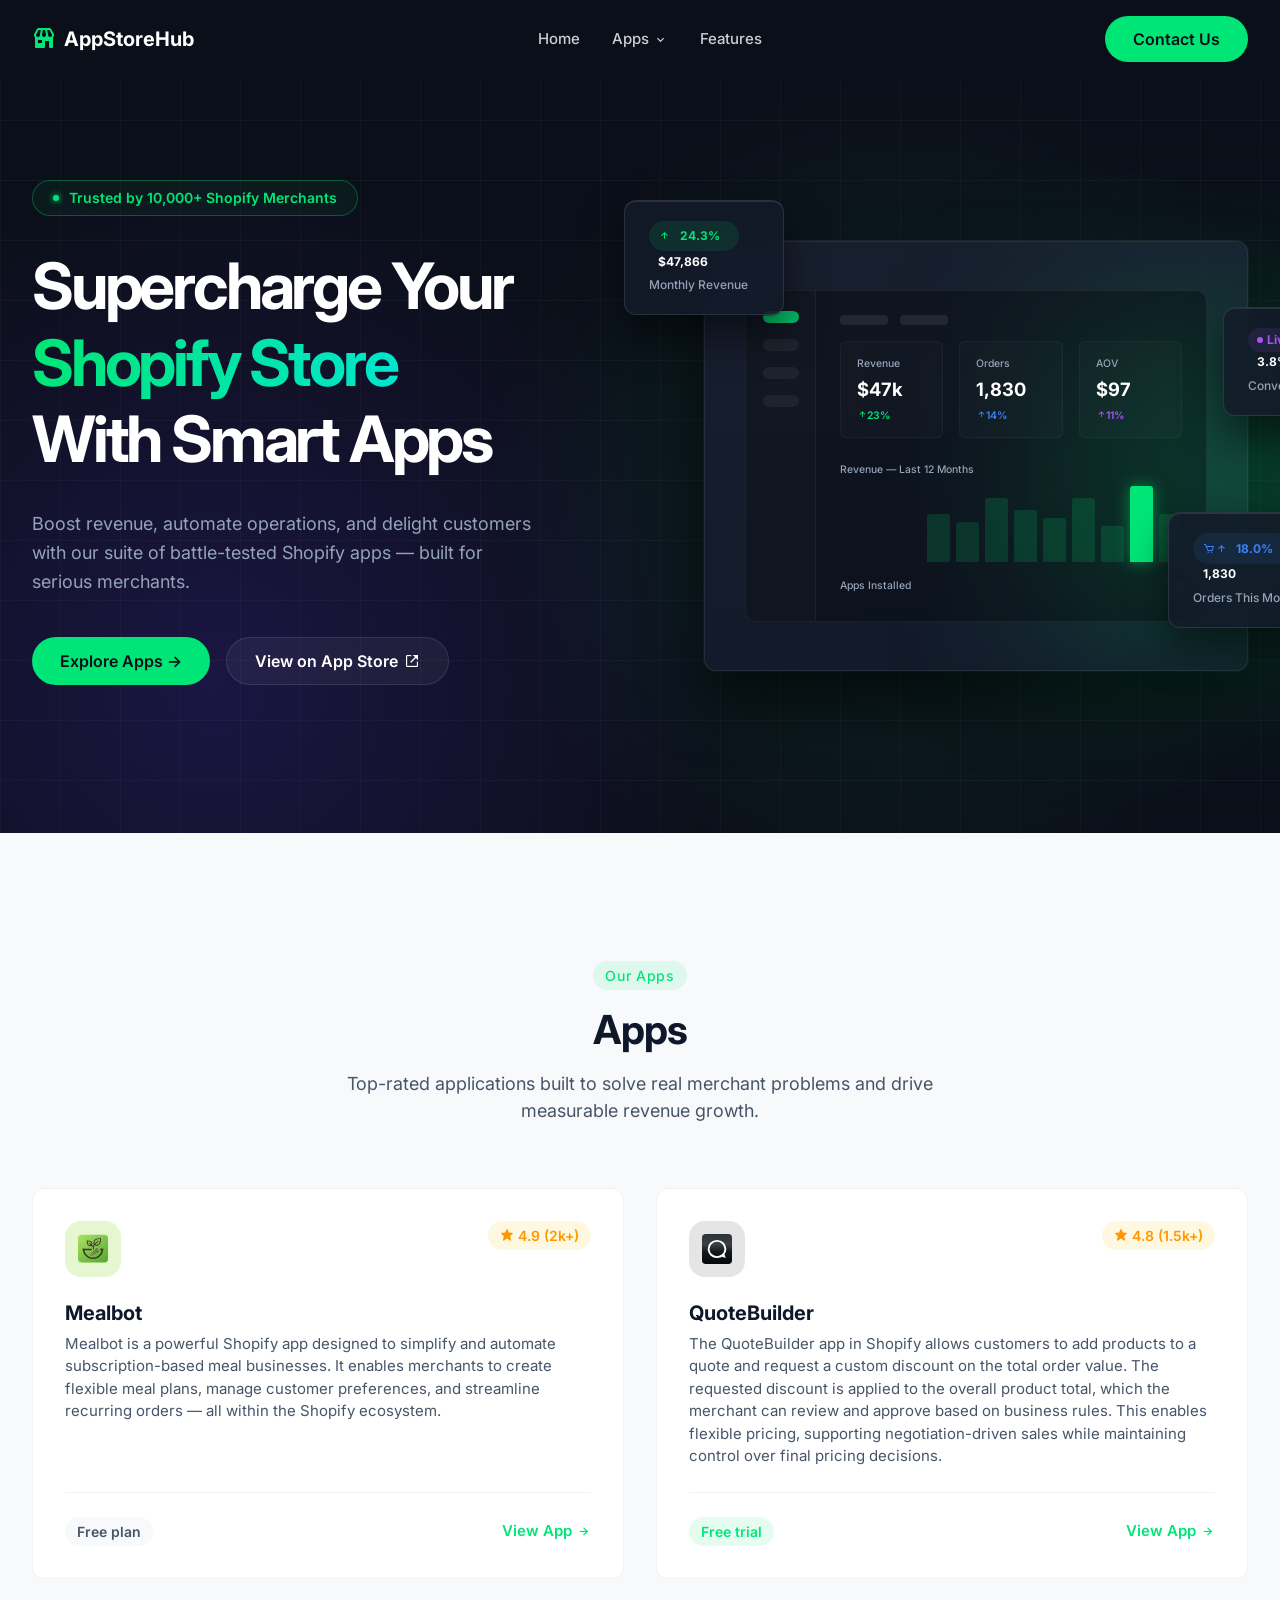
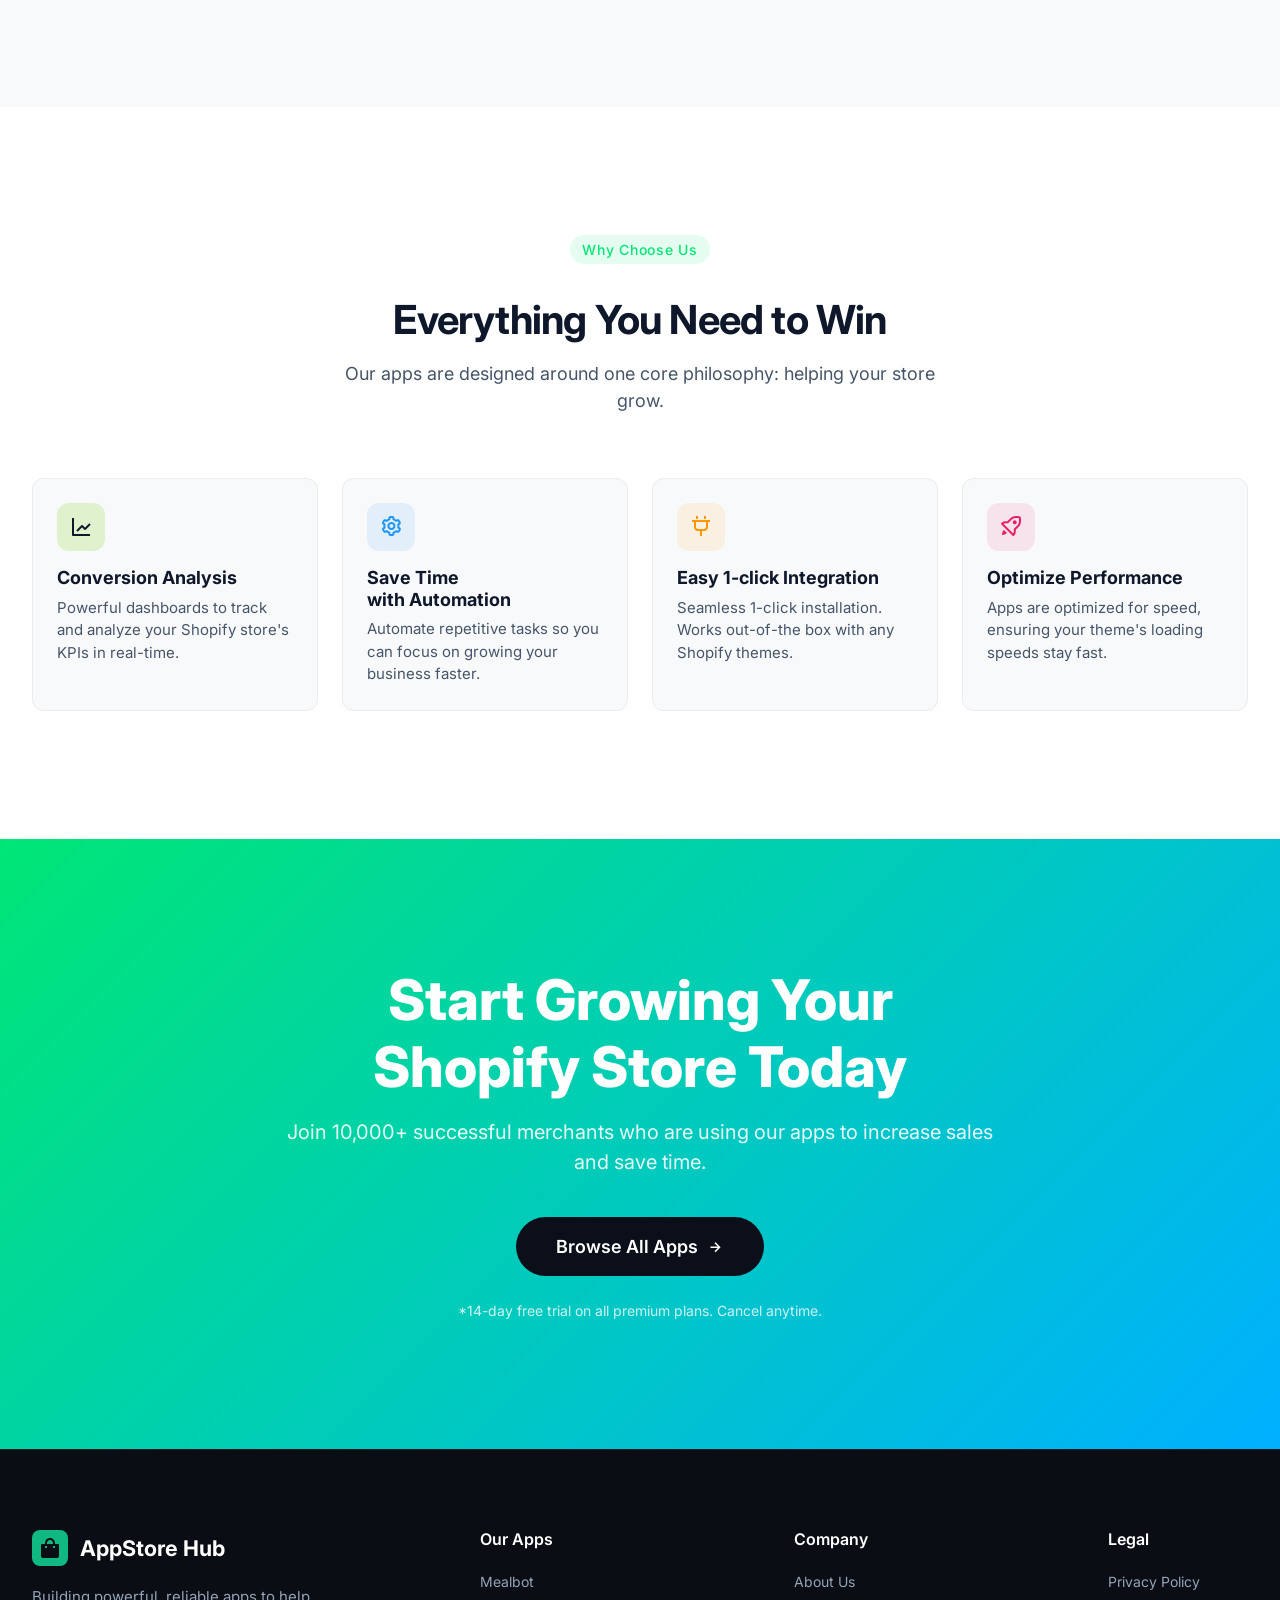
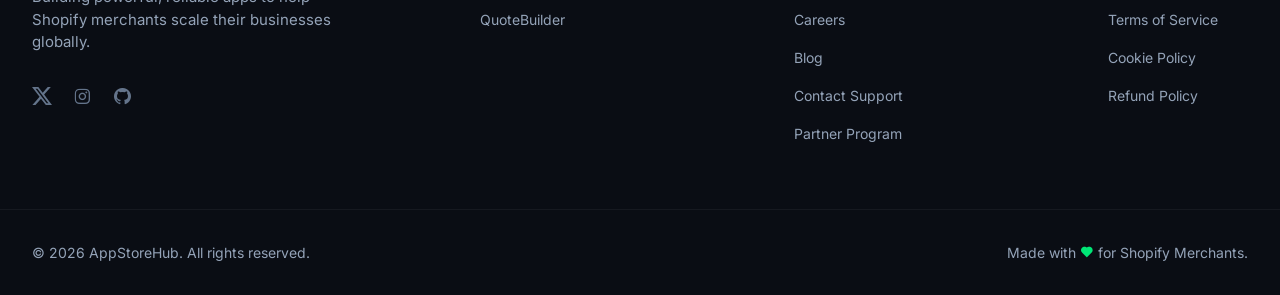
==== index.html @ e5387b2d "initial commit" ====
<!DOCTYPE html>
<html lang="en">

<head>
    <meta charset="UTF-8">
    <meta name="viewport" content="width=device-width, initial-scale=1.0">
    <title>AppStoreHub - Supercharge Your Shopify Store</title>
    <!-- Google Fonts -->
    <link rel="preconnect" href="https://fonts.googleapis.com">
    <link rel="preconnect" href="https://fonts.gstatic.com" crossorigin>
    <link href="https://fonts.googleapis.com/css2?family=Inter:wght@400;500;600;700&display=swap" rel="stylesheet">
    <!-- BoxIcons for icons -->
    <link href='https://unpkg.com/boxicons@2.1.4/css/boxicons.min.css' rel='stylesheet'>
    <!-- LESS Styles -->
    <link rel="stylesheet" type="text/css" href="./css/styles.css" />
</head>

<body>
    <!-- Navbar -->
    <header>
        <nav class="navbar">
            <div class="container nav-container">
                <a href="#" class="logo">
                    <i class='bx bxs-store'></i>
                    <span>AppStoreHub</span>
                </a>
                <ul class="nav-links">
                    <li><a href="#home">Home</a></li>
                    <li class="has-submenu">
                        <a href="#featured-apps">Apps <i class='bx bx-chevron-down'></i></a>
                        <div class="submenu">
                            <div class="submenu-inner">
                                <a href="mealbot.html" class="submenu-item">
                                    <div class="submenu-icon icon-green"> <svg width="24" height="24"
                                            viewBox="0 0 24 23" fill="none" xmlns="http://www.w3.org/2000/svg">
                                            <rect width="24" height="22.38" rx="3" fill="url(#paint0_linear_110_2)" />
                                            <path
                                                d="M20.2314 11.3485C20.2314 13.5316 19.3641 15.6253 17.8205 17.169C16.2768 18.7127 14.1831 19.5799 12 19.5799C9.81693 19.5799 7.72326 18.7127 6.17958 17.169C4.63591 15.6253 3.76868 13.5316 3.76868 11.3485L5.00662 11.3485C5.00662 13.2033 5.74342 14.9821 7.05494 16.2936C8.36646 17.6051 10.1453 18.3419 12 18.3419C13.8548 18.3419 15.6336 17.6051 16.9451 16.2936C18.2566 14.9821 18.9934 13.2033 18.9934 11.3485L20.2314 11.3485Z"
                                                fill="#433131" />
                                            <path
                                                d="M3.862 11.3486L10.9174 11.3486L10.8698 12.5432L3.862 12.5332V11.3486Z"
                                                fill="#433131" />
                                            <path d="M17.5436 11.3486H20.1194L20.102 12.5432L17.5436 12.5332V11.3486Z"
                                                fill="#433131" />
                                            <path
                                                d="M9.57647 16.2548L15.1077 10.8539L15.1728 11.4644L15.7578 11.4016L11.9385 15.0972L16.2085 12.7424L16.1871 13.2078L16.6807 13.3974L10.2218 16.9794M14.313 11.6251L14.3241 12.2112L15.017 12.0647M15.4849 13.1788L15.2495 13.6677L15.9684 13.7657"
                                                stroke="#523C3C" stroke-width="0.4" />
                                            <path
                                                d="M18.0632 2.8186C18.1563 2.82404 18.2443 2.86308 18.3102 2.92896C18.3761 2.99482 18.4152 3.08306 18.4206 3.17603C18.5609 5.56438 17.8593 7.49621 16.5378 8.38696C16.4952 8.41569 16.4518 8.44343 16.4079 8.46997C15.9509 8.74748 15.4261 8.89351 14.8913 8.89185C14.3381 8.88496 13.7938 8.7484 13.3034 8.49243H13.3024L13.1677 8.67505C12.8734 9.11263 12.715 9.62979 12.7165 10.1604V11.5647C12.7165 11.6654 12.6764 11.762 12.6052 11.8333C12.5339 11.9044 12.4374 11.9445 12.3366 11.9446C12.2357 11.9446 12.1384 11.9045 12.0671 11.8333C11.9959 11.762 11.9557 11.6654 11.9557 11.5647V10.1985L10.7634 9.00708L10.7643 9.0061L10.7624 9.00708C10.413 9.17998 10.0292 9.27275 9.63934 9.27759C9.23772 9.27756 8.84337 9.16651 8.50067 8.95728C7.46237 8.32859 6.90511 6.87715 7.01141 5.07544C7.01694 4.98258 7.0569 4.89513 7.12274 4.82935C7.18858 4.76363 7.27594 4.72353 7.36884 4.71802C9.17234 4.61228 10.6254 5.16887 11.2546 6.2063C11.6605 6.8793 11.6747 7.68968 11.3024 8.46704H11.3005L11.3024 8.46899L12.0778 9.24731L12.0798 9.24634C12.2095 8.7742 12.4403 8.33603 12.7556 7.96118L12.7565 7.96216L12.7556 7.96021C12.2017 6.88496 12.2002 5.7574 12.7624 4.82935C13.0817 4.30279 13.5605 3.86826 14.1638 3.53833C14.2642 3.48337 14.368 3.43117 14.4753 3.38208C15.441 2.94006 16.6751 2.73822 18.0632 2.8186ZM10.7184 7.88306C10.8694 7.4257 10.8324 6.98166 10.6013 6.60083C10.1579 5.86982 9.10879 5.45463 7.75848 5.46606V5.40845L7.75751 5.46704C7.7475 6.81598 8.16165 7.86394 8.89325 8.30688C9.27528 8.53799 9.72016 8.57639 10.1784 8.42505V8.42212L9.01532 7.26001C8.94706 7.18815 8.90956 7.09247 8.91083 6.99341C8.91213 6.89436 8.95206 6.7998 9.02216 6.72974C9.09233 6.65963 9.18758 6.61968 9.2868 6.61841C9.38587 6.61726 9.48157 6.65472 9.55341 6.7229L10.7175 7.88599V7.88501L10.7184 7.88306ZM17.6755 3.56177C15.7832 3.51758 14.279 4.05166 13.5505 5.02173C13.5019 5.08636 13.4572 5.15346 13.4157 5.22192L13.3464 5.34204C13.0239 5.95322 13.0177 6.65843 13.32 7.37329H13.321L15.8815 4.8186C15.9535 4.75032 16.0499 4.71284 16.1491 4.71411C16.2482 4.71542 16.3427 4.75552 16.4128 4.82544C16.4829 4.89545 16.5227 4.99012 16.5241 5.08911C16.5254 5.1882 16.4879 5.28385 16.4196 5.35571L13.86 7.91431L13.862 7.91626H13.86C14.5753 8.21683 15.2803 8.20924 15.8923 7.88892C15.9332 7.86749 15.9743 7.84479 16.0143 7.82056C17.1122 7.15613 17.7222 5.57868 17.6765 3.56274H17.696L17.6755 3.56177Z"
                                                fill="#433131" stroke="white" stroke-width="0.00185804" />
                                            <defs>
                                                <linearGradient id="paint0_linear_110_2" x1="2.01" y1="-4.6413e-07"
                                                    x2="20.3461" y2="23.0435" gradientUnits="userSpaceOnUse">
                                                    <stop stop-color="#A8E063" />
                                                    <stop offset="1" stop-color="#56AB2F" />
                                                </linearGradient>
                                            </defs>
                                        </svg></div>
                                    <div class="submenu-text">
                                        <h4>Mealbot</h4>
                                        <p>AI-powered meal planning</p>
                                    </div>
                                </a>
                                <a href="quotebuilder.html" class="submenu-item">
                                    <div class="submenu-icon icon-black"> <svg width="24" height="24"
                                            viewBox="0 0 24 24" fill="none" xmlns="http://www.w3.org/2000/svg">
                                            <rect width="24" height="24" rx="3" fill="url(#paint0_linear_111_9)" />
                                            <path d="M18.9796 19.23L15.3096 17.9L17.8296 15.74L18.9796 19.23Z"
                                                fill="#FFFEFE" />
                                            <path
                                                d="M12 5.48631C15.7248 5.48631 18.71 8.42131 18.71 12C18.71 15.5787 15.7248 18.5137 12 18.5137C8.27521 18.5136 5.29004 15.5787 5.29004 12C5.29005 8.42132 8.27521 5.48633 12 5.48631Z"
                                                stroke="white" stroke-width="1.5" />
                                            <defs>
                                                <linearGradient id="paint0_linear_111_9" x1="12" y1="0" x2="12" y2="24"
                                                    gradientUnits="userSpaceOnUse">
                                                    <stop stop-color="#2C3338" />
                                                    <stop offset="0.35" stop-color="#3A4146" />
                                                    <stop offset="0.6" stop-color="#12181C" />
                                                    <stop offset="1" stop-color="#050708" />
                                                </linearGradient>
                                            </defs>
                                        </svg></div>
                                    <div class="submenu-text">
                                        <h4>QuoteBuilder</h4>
                                        <p>Custom quotes & discounts</p>
                                    </div>
                                </a>
                                <!-- <a href="#" class="submenu-item">
                                    <div class="submenu-icon icon-green"><i class='bx bxs-star'></i></div>
                                    <div class="submenu-text">
                                        <h4>Reviews Showcase</h4>
                                        <p>Display customer proof</p>
                                    </div>
                                </a>
                                <div class="submenu-footer">
                                    <a href="#featured-apps">View all apps <i class='bx bx-right-arrow-alt'></i></a>
                                </div> -->
                            </div>
                        </div>
                    </li>
                    <li><a href="#why-choose-us">Features</a></li>
                    <!-- <li><a href="#testimonials">Testimonials</a></li>
                    <li><a href="#footer">Contact</a></li> -->
                </ul>
                <a href="#featured-apps" class="btn btn-primary">Contact Us</a>
                <!-- Hamburger -->
                <button class="hamburger" id="hamburger" aria-label="Open menu">
                    <span></span><span></span><span></span>
                </button>
            </div>
            <!-- Mobile Drawer -->
            <div class="mobile-drawer" id="mobile-drawer">
                <a href="#home" class="mobile-nav-link">Home</a>
                <a href="#featured-apps" class="mobile-nav-link">Apps</a>
                <a href="#why-choose-us" class="mobile-nav-link">Features</a>
                <a href="#featured-apps" class="btn btn-primary mobile-cta">Contact Us</a>
            </div>
        </nav>
    </header>
    <main>
        <!-- Hero Section -->
        <section class="hero" id="home">
            <div class="hero-bg-glow"></div>
            <div class="container hero-container">
                <div class="hero-content">
                    <div class="badge">
                        <span class="status-dot"></span> Trusted by 10,000+ Shopify Merchants
                    </div>
                    <h1 class="hero-title">
                        Supercharge Your <p class="text-gradient">Shopify Store</p> With Smart Apps
                    </h1>
                    <p class="hero-description">
                        Boost revenue, automate operations, and delight customers with our suite of battle-tested
                        Shopify apps — built for serious merchants.
                    </p>
                    <div class="hero-buttons">
                        <a href="#featured-apps" class="btn btn-primary">Explore Apps &rarr;</a>
                        <a href="#" class="btn btn-outline">View on App Store <i
                                class='bx bx-link-external icon-link-external'></i></a>
                    </div>
                </div>
                <div class="hero-visual">
                    <div class="dashboard-mockup">
                        <div class="mockup-body mockup-new-layout">
                            <!-- Floating Card Top Left -->
                            <div class="sales-card top-left">
                                <span class="trend-up"><i class='bx bx-up-arrow-alt'></i> <span class="counter"
                                        data-target="24.5" data-suffix="%">0</span></span>
                                <h3><span class="counter" data-target="48290" data-prefix="$"
                                        data-separator=",">0</span></h3>
                                <p>Monthly Revenue</p>
                            </div>

                            <!-- Inner Container with Sidebar Layout -->
                            <div class="dashboard-grid layout-sidebar-main">
                                <!-- Sidebar -->
                                <div class="dash-sidebar">
                                    <div class="side-item active"></div>
                                    <div class="side-item"></div>
                                    <div class="side-item"></div>
                                    <div class="side-item"></div>
                                </div>

                                <!-- Main Content Area -->
                                <div class="dash-main-area">
                                    <div class="dash-top-tabs">
                                        <div class="tab-ph"></div>
                                        <div class="tab-ph"></div>
                                    </div>
                                    <div class="dash-row dash-row-mt">
                                        <div class="dash-box dash-small">
                                            <div class="dash-box-label">Revenue</div>
                                            <div class="dash-box-value text-green"><span class="counter"
                                                    data-target="48" data-prefix="$" data-suffix="k">0</span></div>
                                            <div class="dash-trend text-green"><i class='bx bx-up-arrow-alt'></i> <span
                                                    class="counter" data-target="24" data-suffix="%">0</span></div>
                                        </div>
                                        <div class="dash-box dash-small">
                                            <div class="dash-box-label">Orders</div>
                                            <div class="dash-box-value text-blue"><span class="counter"
                                                    data-target="1847" data-separator=",">0</span></div>
                                            <div class="dash-trend text-blue"><i class='bx bx-up-arrow-alt'></i> <span
                                                    class="counter" data-target="15" data-suffix="%">0</span></div>
                                        </div>
                                        <div class="dash-box dash-small">
                                            <div class="dash-box-label">AOV</div>
                                            <div class="dash-box-value text-purple"><span class="counter"
                                                    data-target="98" data-prefix="$">0</span></div>
                                            <div class="dash-trend text-purple"><i class='bx bx-up-arrow-alt'></i> <span
                                                    class="counter" data-target="12" data-suffix="%">0</span></div>
                                        </div>
                                    </div>
                                    <div class="dash-chart-container dash-chart-container-mt">
                                        <div class="dash-box-label dash-box-label-mb">Revenue — Last 12 Months</div>
                                        <div class="dash-chart">
                                            <div class="bar"></div>
                                            <div class="bar"></div>
                                            <div class="bar"></div>
                                            <div class="bar h-60"></div>
                                            <div class="bar h-50"></div>
                                            <div class="bar h-80"></div>
                                            <div class="bar h-65"></div>
                                            <div class="bar h-55"></div>
                                            <div class="bar h-80"></div>
                                            <div class="bar h-45"></div>
                                            <div class="bar bar-active h-95"></div>
                                            <div class="bar h-60"></div>
                                        </div>
                                        <div class="dash-box-footer-row">
                                            <div class="dash-box-label">Apps Installed</div>
                                            <div class="dash-box-label text-green">3</div>
                                        </div>
                                    </div>
                                </div>
                            </div>

                            <!-- Floating Cards Right -->
                            <div class="sales-card side-card side-top">
                                <span class="trend-purple bg-purple-tint">
                                    <div class="status-dot-purple"></div> Live
                                </span>
                                <h3><span class="counter" data-target="3.8" data-suffix="%">0</span></h3>
                                <p>Conversion Rate</p>
                            </div>
                            <div class="sales-card side-card side-bottom">
                                <span class="trend-blue"><i class='bx bx-cart'></i> <i class='bx bx-up-arrow-alt'></i>
                                    <span class="counter" data-target="18.2" data-suffix="%">0</span></span>
                                <h3><span class="counter" data-target="1847" data-separator=",">0</span></h3>
                                <p>Orders This Month</p>
                            </div>
                        </div>
                    </div>
                </div>
            </div>
        </section>
        <!-- Featured Apps -->
        <section class="featured-apps" id="featured-apps">
            <div class="container">
                <div class="text-center"><span class="header-badge section-badge">Our Apps</span></div>
                <h2 class="section-title text-center">Apps</h2>
                <p class="section-subtitle">Top-rated applications built to solve real merchant problems and drive
                    measurable revenue growth.</p>

                <div class="apps-grid">
                    <!-- App 1 -->
                    <div class="app-card">
                        <div class="app-card-header">
                            <div class="app-icon icon-green">

                                <svg width="30" height="30" viewBox="0 0 24 23" fill="none"
                                    xmlns="http://www.w3.org/2000/svg">
                                    <rect width="24" height="22.38" rx="3" fill="url(#paint0_linear_110_2)" />
                                    <path
                                        d="M20.2314 11.3485C20.2314 13.5316 19.3641 15.6253 17.8205 17.169C16.2768 18.7127 14.1831 19.5799 12 19.5799C9.81693 19.5799 7.72326 18.7127 6.17958 17.169C4.63591 15.6253 3.76868 13.5316 3.76868 11.3485L5.00662 11.3485C5.00662 13.2033 5.74342 14.9821 7.05494 16.2936C8.36646 17.6051 10.1453 18.3419 12 18.3419C13.8548 18.3419 15.6336 17.6051 16.9451 16.2936C18.2566 14.9821 18.9934 13.2033 18.9934 11.3485L20.2314 11.3485Z"
                                        fill="#433131" />
                                    <path d="M3.862 11.3486L10.9174 11.3486L10.8698 12.5432L3.862 12.5332V11.3486Z"
                                        fill="#433131" />
                                    <path d="M17.5436 11.3486H20.1194L20.102 12.5432L17.5436 12.5332V11.3486Z"
                                        fill="#433131" />
                                    <path
                                        d="M9.57647 16.2548L15.1077 10.8539L15.1728 11.4644L15.7578 11.4016L11.9385 15.0972L16.2085 12.7424L16.1871 13.2078L16.6807 13.3974L10.2218 16.9794M14.313 11.6251L14.3241 12.2112L15.017 12.0647M15.4849 13.1788L15.2495 13.6677L15.9684 13.7657"
                                        stroke="#523C3C" stroke-width="0.4" />
                                    <path
                                        d="M18.0632 2.8186C18.1563 2.82404 18.2443 2.86308 18.3102 2.92896C18.3761 2.99482 18.4152 3.08306 18.4206 3.17603C18.5609 5.56438 17.8593 7.49621 16.5378 8.38696C16.4952 8.41569 16.4518 8.44343 16.4079 8.46997C15.9509 8.74748 15.4261 8.89351 14.8913 8.89185C14.3381 8.88496 13.7938 8.7484 13.3034 8.49243H13.3024L13.1677 8.67505C12.8734 9.11263 12.715 9.62979 12.7165 10.1604V11.5647C12.7165 11.6654 12.6764 11.762 12.6052 11.8333C12.5339 11.9044 12.4374 11.9445 12.3366 11.9446C12.2357 11.9446 12.1384 11.9045 12.0671 11.8333C11.9959 11.762 11.9557 11.6654 11.9557 11.5647V10.1985L10.7634 9.00708L10.7643 9.0061L10.7624 9.00708C10.413 9.17998 10.0292 9.27275 9.63934 9.27759C9.23772 9.27756 8.84337 9.16651 8.50067 8.95728C7.46237 8.32859 6.90511 6.87715 7.01141 5.07544C7.01694 4.98258 7.0569 4.89513 7.12274 4.82935C7.18858 4.76363 7.27594 4.72353 7.36884 4.71802C9.17234 4.61228 10.6254 5.16887 11.2546 6.2063C11.6605 6.8793 11.6747 7.68968 11.3024 8.46704H11.3005L11.3024 8.46899L12.0778 9.24731L12.0798 9.24634C12.2095 8.7742 12.4403 8.33603 12.7556 7.96118L12.7565 7.96216L12.7556 7.96021C12.2017 6.88496 12.2002 5.7574 12.7624 4.82935C13.0817 4.30279 13.5605 3.86826 14.1638 3.53833C14.2642 3.48337 14.368 3.43117 14.4753 3.38208C15.441 2.94006 16.6751 2.73822 18.0632 2.8186ZM10.7184 7.88306C10.8694 7.4257 10.8324 6.98166 10.6013 6.60083C10.1579 5.86982 9.10879 5.45463 7.75848 5.46606V5.40845L7.75751 5.46704C7.7475 6.81598 8.16165 7.86394 8.89325 8.30688C9.27528 8.53799 9.72016 8.57639 10.1784 8.42505V8.42212L9.01532 7.26001C8.94706 7.18815 8.90956 7.09247 8.91083 6.99341C8.91213 6.89436 8.95206 6.7998 9.02216 6.72974C9.09233 6.65963 9.18758 6.61968 9.2868 6.61841C9.38587 6.61726 9.48157 6.65472 9.55341 6.7229L10.7175 7.88599V7.88501L10.7184 7.88306ZM17.6755 3.56177C15.7832 3.51758 14.279 4.05166 13.5505 5.02173C13.5019 5.08636 13.4572 5.15346 13.4157 5.22192L13.3464 5.34204C13.0239 5.95322 13.0177 6.65843 13.32 7.37329H13.321L15.8815 4.8186C15.9535 4.75032 16.0499 4.71284 16.1491 4.71411C16.2482 4.71542 16.3427 4.75552 16.4128 4.82544C16.4829 4.89545 16.5227 4.99012 16.5241 5.08911C16.5254 5.1882 16.4879 5.28385 16.4196 5.35571L13.86 7.91431L13.862 7.91626H13.86C14.5753 8.21683 15.2803 8.20924 15.8923 7.88892C15.9332 7.86749 15.9743 7.84479 16.0143 7.82056C17.1122 7.15613 17.7222 5.57868 17.6765 3.56274H17.696L17.6755 3.56177Z"
                                        fill="#433131" stroke="white" stroke-width="0.00185804" />
                                    <defs>
                                        <linearGradient id="paint0_linear_110_2" x1="2.01" y1="-4.6413e-07" x2="20.3461"
                                            y2="23.0435" gradientUnits="userSpaceOnUse">
                                            <stop stop-color="#A8E063" />
                                            <stop offset="1" stop-color="#56AB2F" />
                                        </linearGradient>
                                    </defs>
                                </svg>
                            </div>
                            <div class="app-rating">
                                <i class='bx bxs-star'></i> 4.9 (2k+)
                            </div>
                        </div>
                        <h3 class="app-title">Mealbot</h3>
                        <p class="app-description">Mealbot is a powerful Shopify app designed to simplify and automate
                            subscription-based meal businesses. It enables merchants to create flexible meal plans,
                            manage customer preferences, and streamline recurring orders — all within the Shopify
                            ecosystem.</p>
                        <div class="app-card-footer">
                            <span class="price-tag">Free plan</span>
                            <a href="mealbot.html" class="app-link">View App <i class='bx bx-right-arrow-alt'></i></a>
                        </div>
                    </div>

                    <!-- App 2 -->
                    <div class="app-card">
                        <div class="app-card-header">
                            <div class="app-icon icon-black">
                                <svg width="30" height="30" viewBox="0 0 24 24" fill="none"
                                    xmlns="http://www.w3.org/2000/svg">
                                    <rect width="24" height="24" rx="3" fill="url(#paint0_linear_111_9)" />
                                    <path d="M18.9796 19.23L15.3096 17.9L17.8296 15.74L18.9796 19.23Z" fill="#FFFEFE" />
                                    <path
                                        d="M12 5.48631C15.7248 5.48631 18.71 8.42131 18.71 12C18.71 15.5787 15.7248 18.5137 12 18.5137C8.27521 18.5136 5.29004 15.5787 5.29004 12C5.29005 8.42132 8.27521 5.48633 12 5.48631Z"
                                        stroke="white" stroke-width="1.5" />
                                    <defs>
                                        <linearGradient id="paint0_linear_111_9" x1="12" y1="0" x2="12" y2="24"
                                            gradientUnits="userSpaceOnUse">
                                            <stop stop-color="#2C3338" />
                                            <stop offset="0.35" stop-color="#3A4146" />
                                            <stop offset="0.6" stop-color="#12181C" />
                                            <stop offset="1" stop-color="#050708" />
                                        </linearGradient>
                                    </defs>
                                </svg>


                            </div>
                            <div class="app-rating">
                                <i class='bx bxs-star'></i> 4.8 (1.5k+)
                            </div>
                        </div>
                        <h3 class="app-title">QuoteBuilder</h3>
                        <p class="app-description">The QuoteBuilder app in Shopify allows customers to add products to a
                            quote and request a custom discount on the total order value. The requested discount is
                            applied to the overall product total, which the merchant can review and approve based on
                            business rules. This enables flexible pricing, supporting negotiation-driven sales while
                            maintaining control over final pricing decisions.</p>
                        <div class="app-card-footer">
                            <span class="price-tag active">Free trial</span>
                            <a href="quotebuilder.html" class="app-link">View App <i
                                    class='bx bx-right-arrow-alt'></i></a>
                        </div>
                    </div>
                </div>
            </div>
        </section>
        <!-- Why Choose Us / Win Section -->
        <section class="why-choose-us" id="why-choose-us">
            <div class="container">
                <div class="text-center badge-center"><span class="header-badge section-badge">Why Choose Us</span>
                </div>
                <h2 class="section-title text-center">Everything You Need to Win</h2>
                <p class="section-subtitle">Our apps are designed around one core philosophy: helping your store grow.
                </p>

                <div class="features-grid">
                    <!-- Feature 1 -->
                    <div class="feature-card">
                        <div class="feature-icon icon-green">
                            <i class='bx bx-line-chart'></i>
                        </div>
                        <h3 class="feature-title">Conversion Analysis</h3>
                        <p class="feature-description">Powerful dashboards to track and analyze your Shopify store's
                            KPIs in real-time.</p>
                    </div>
                    <!-- Feature 2 -->
                    <div class="feature-card">
                        <div class="feature-icon icon-blue">
                            <i class='bx bx-cog'></i>
                        </div>
                        <h3 class="feature-title">Save Time with Automation</h3>
                        <p class="feature-description">Automate repetitive tasks so you can focus on growing your
                            business faster.</p>
                    </div>
                    <!-- Feature 3 -->
                    <div class="feature-card">
                        <div class="feature-icon icon-orange">
                            <i class='bx bx-plug'></i>
                        </div>
                        <h3 class="feature-title">Easy 1-click Integration</h3>
                        <p class="feature-description">Seamless 1-click installation. Works out-of-the box with any
                            Shopify themes.</p>
                    </div>
                    <!-- Feature 4 -->
                    <div class="feature-card">
                        <div class="feature-icon icon-pink">
                            <i class='bx bx-rocket'></i>
                        </div>
                        <h3 class="feature-title">Optimize Performance</h3>
                        <p class="feature-description">Apps are optimized for speed, ensuring your theme's loading
                            speeds stay fast.</p>
                    </div>
                </div>
            </div>
        </section>
        <!-- Testimonials Section -->
        <!-- <section class="testimonials" id="testimonials">
            <div class="container">
                <div class="section-badge header-badge section-badge text-center" style="margin: 0 auto 1rem auto; display: table;">Merchant Stories</div>
                <h2 class="section-title text-center text-light">What Our Merchants Say</h2>
                <p class="section-subtitle text-muted">Join thousands of successful merchants who trust our apps to run and scale their businesses.</p>
                
                <div class="testimonials-grid">

                    <div class="testimonial-card">
                        <div class="stars">
                            <i class='bx bxs-star'></i><i class='bx bxs-star'></i><i class='bx bxs-star'></i><i class='bx bxs-star'></i><i class='bx bxs-star'></i>
                        </div>
                        <p class="review-text">"I've been using their Sales Booster app for over a year now. It's increased my revenue by 20% without me having to lift a finger. The support team is also incredibly helpful!"</p>
                        <div class="author">
                            <div class="avatar bg-blue">AJ</div>
                            <div class="author-info">
                                <h4>Alex Johnson</h4>
                                <p>CEO, TechGadgets Store</p>
                            </div>
                        </div>
                    </div>


                    <div class="testimonial-card active-card">
                        <div class="stars">
                            <i class='bx bxs-star'></i><i class='bx bxs-star'></i><i class='bx bxs-star'></i><i class='bx bxs-star'></i><i class='bx bxs-star'></i>
                        </div>
                        <p class="review-text">"These amazing Shopify apps have practically run my store completely. The automation saves me hours every week, giving me time back to actually run my business."</p>
                        <div class="author">
                            <div class="avatar bg-green">MC</div>
                            <div class="author-info">
                                <h4>Maria Chen</h4>
                                <p>Founder, Beauty Aura</p>
                            </div>
                        </div>
                    </div>


                    <div class="testimonial-card">
                        <div class="stars">
                            <i class='bx bxs-star'></i><i class='bx bxs-star'></i><i class='bx bxs-star'></i><i class='bx bxs-star'></i><i class='bx bxs-star'></i>
                        </div>
                        <p class="review-text">"The SEO Optimizer app has completely changed our organic traffic. We are now consistently on the first page for over 20 of our main product keywords and it keeps improving."</p>
                        <div class="author">
                            <div class="avatar bg-purple">SD</div>
                            <div class="author-info">
                                <h4>Sarah Davis</h4>
                                <p>Director, Home Essentials</p>
                            </div>
                        </div>
                    </div>
                </div>
            </div>
        </section> -->

        <!-- CTA Section -->
        <section class="cta" id="cta">
            <div class="container cta-container">
                <h2 class="cta-title">Start Growing Your<br>Shopify Store Today</h2>
                <p class="cta-subtitle">Join 10,000+ successful merchants who are using our apps to increase sales and
                    save time.</p>
                <a href="#featured-apps" class="btn btn-dark btn-lg">Browse All Apps <i
                        class='bx bx-right-arrow-alt'></i></a>
                <p class="cta-guarantee">*14-day free trial on all premium plans. Cancel anytime.</p>
            </div>
        </section>
    </main>
    <!-- Footer -->
    <footer id="footer" class="footer">
        <div class="container footer-container">
            <div class="footer-brand">
                <a href="#" class="logo text-light">
                    <span class="logo-box bg-green"><i class='bx bxs-shopping-bag' style='color:#0a0d14'></i></span>
                    <span>AppStore Hub</span>
                </a>
                <p>Building powerful, reliable apps to help Shopify merchants scale their businesses globally.</p>
                <div class="social-links">
                    <a href="#"><svg xmlns="http://www.w3.org/2000/svg" width="20" height="20" fill="currentColor"
                            viewBox="0 0 16 16">
                            <path
                                d="M12.6.75h2.454l-5.36 6.142L16 15.25h-4.937l-3.867-5.07-4.425 5.07H.316l5.733-6.57L0 .75h5.063l3.495 4.633L12.601.75Zm-.86 13.028h1.36L4.323 2.145H2.865l8.875 11.633Z" />
                        </svg></a>
                    <a href="#"><i class='bx bxl-instagram'></i></a>
                    <a href="#"><i class='bx bxl-github'></i></a>
                </div>
            </div>
            <div class="footer-links">
                <div class="link-column">
                    <h4>Our Apps</h4>
                    <ul>
                        <li><a href="mealbot.html">Mealbot</a></li>
                        <li><a href="quotebuilder.html">QuoteBuilder</a></li>
                    </ul>
                </div>
                <div class="link-column">
                    <h4>Company</h4>
                    <ul>
                        <li><a href="#">About Us</a></li>
                        <li><a href="#">Careers</a></li>
                        <li><a href="#">Blog</a></li>
                        <li><a href="#">Contact Support</a></li>
                        <li><a href="#">Partner Program</a></li>
                    </ul>
                </div>
                <div class="link-column">
                    <h4>Legal</h4>
                    <ul>
                        <li><a href="#">Privacy Policy</a></li>
                        <li><a href="#">Terms of Service</a></li>
                        <li><a href="#">Cookie Policy</a></li>
                        <li><a href="#">Refund Policy</a></li>
                    </ul>
                </div>
            </div>
        </div>
        <div class="container copyright">
            <p>&copy; 2026 AppStoreHub. All rights reserved.</p>
            <p>Made with <i class='bx bxs-heart text-green'></i> for Shopify Merchants.</p>
        </div>
    </footer>
    <script src="./script/index.js"></script>
</body>

</html>
---- css/styles.css ----
/* styles.less */
/* variables.less */
/* base.less */
* {
  margin: 0;
  padding: 0;
  box-sizing: border-box;
}
html {
  scroll-behavior: smooth;
}
body {
  font-family: 'Inter', system-ui, -apple-system, sans-serif;
  line-height: 1.5;
  color: #0f172a;
  background-color: #ffffff;
  overflow-x: hidden;
}
h1,
h2,
h3,
h4 {
  line-height: 1.2;
  text-wrap: balance;
}
a {
  text-decoration: none;
  color: inherit;
  transition: color 0.2s ease;
}
ul {
  list-style: none;
}
img {
  max-width: 100%;
  height: auto;
  display: block;
}
.container {
  width: 100%;
  max-width: 1280px;
  margin: 0 auto;
  padding: 0 2rem;
}
.section-title {
  font-size: clamp(1.75rem, 4vw, 2.5rem);
  font-weight: 700;
  margin-bottom: 1rem;
  letter-spacing: -0.02em;
}
.section-subtitle {
  font-size: clamp(0.9375rem, 2vw, 1.125rem);
  color: #475569;
  max-width: 600px;
  margin: 0 auto 4rem;
  text-align: center;
}
.btn {
  display: inline-flex;
  align-items: center;
  justify-content: center;
  padding: 0.7rem 1.75rem;
  border-radius: 50px;
  font-weight: 600;
  font-size: 1rem;
  cursor: pointer;
  transition: all 0.2s ease;
  border: none;
  outline: none;
}
.btn-primary {
  background-color: #00e676;
  color: #0b0f19;
}
.btn-primary:hover {
  background-color: #00c853;
  transform: translateY(-2px);
  box-shadow: 0 4px 12px rgba(0, 230, 118, 0.3);
}
.btn-outline {
  background-color: transparent;
  border: 1px solid rgba(255, 255, 255, 0.2);
  color: #ffffff;
}
.btn-outline:hover {
  background-color: rgba(255, 255, 255, 0.1);
  border-color: rgba(255, 255, 255, 0.3);
}
.btn-dark {
  background-color: #0b0f19;
  color: #ffffff;
}
.btn-dark:hover {
  background-color: #131a2a;
  transform: translateY(-2px);
}
@media (max-width: 1024px) {
  .section-subtitle {
    margin-bottom: 2rem;
  }
}
@media (max-width: 768px) {
  .container {
    padding: 0 1rem;
  }
  .btn {
    padding: 0.6rem 1.4rem;
    font-size: 0.9375rem;
  }
}
/* --- General Utility --- */
.text-center {
  text-align: center;
}
.text-green {
  color: #00e676;
}
.text-light {
  color: #ffffff;
}
.text-muted {
  color: #94a3b8;
}
.bg-blue {
  background: #3b82f6;
  color: white;
}
.bg-green {
  background: #10b981;
  color: white;
}
.bg-purple {
  background: #8b5cf6;
  color: white;
}
.text-blue {
  color: #3b82f6;
}
.text-purple {
  color: #a855f7;
}
.text-dark-icon {
  color: #0a0d14;
}
.status-dot {
  display: inline-block;
  width: 6px;
  height: 6px;
  background: #00e676;
  border-radius: 50%;
  box-shadow: 0 0 6px #00e676;
}
.status-dot-purple {
  display: inline-block;
  width: 6px;
  height: 6px;
  background: #a855f7;
  border-radius: 50%;
  margin-right: 4px;
}
.icon-link-external {
  margin-left: 6px;
  font-size: 1rem;
}
.dash-row-mt {
  margin-top: 1rem;
}
.dash-chart-container-mt {
  margin-top: 1.5rem;
}
.dash-box-label-mb {
  margin-bottom: 1rem;
}
.dash-box-footer-row {
  display: flex;
  justify-content: space-between;
  margin-top: 1rem;
}
.h-45 {
  height: 45%;
}
.h-50 {
  height: 50%;
}
.h-55 {
  height: 55%;
}
.h-60 {
  height: 60%;
}
.h-65 {
  height: 65%;
}
.h-80 {
  height: 80%;
}
.h-95 {
  height: 95%;
}
.icon-orange {
  background: rgba(255, 152, 0, 0.1);
  color: #ff9800;
}
.icon-blue {
  background: rgba(33, 150, 243, 0.1);
  color: #2196f3;
}
.icon-green {
  background: rgba(168, 224, 99, 0.3);
}
.icon-black {
  background: rgba(0, 0, 0, 0.1);
}
.icon-purple {
  background: rgba(156, 39, 176, 0.1);
  color: #9c27b0;
}
.icon-pink {
  background: rgba(233, 30, 99, 0.1);
  color: #e91e63;
}
.icon-red {
  background: rgba(244, 67, 54, 0.1);
  color: #f44336;
}
.icon-cap-green {
  background: rgba(0, 230, 118, 0.15);
  color: #00b35c;
}
.icon-cap-black {
  background: rgba(0, 0, 0, 0.08);
  color: #0a0d14;
}
.badge-center {
  margin: 0 auto 1rem auto;
  display: table;
}
.section-badge {
  display: inline-block;
  padding: 0.25rem 0.75rem;
  border-radius: 50px;
  font-size: 0.875rem;
  font-weight: 500;
  letter-spacing: 0.05em;
  margin-bottom: 1rem;
}
.header-badge {
  color: #00e676;
  background: rgba(0, 230, 118, 0.1);
}
section {
  padding: 8rem 0;
}
/* --- Navbar --- */
.navbar {
  position: fixed;
  top: 0;
  left: 0;
  width: 100%;
  padding: 1rem 0;
  background: transparent;
  z-index: 1000;
  transition: all 0.3s ease;
  border-bottom: 1px solid transparent;
  /* Hamburger button */
  /* Mobile drawer */
}
.navbar.scrolled {
  padding: 1rem 0;
  background: rgba(11, 15, 25, 0.95);
  backdrop-filter: blur(12px);
  border-bottom: 1px solid rgba(255, 255, 255, 0.05);
  box-shadow: 0 4px 20px rgba(0, 0, 0, 0.5);
}
.navbar .nav-container {
  display: flex;
  justify-content: space-between;
  align-items: center;
}
.navbar .logo {
  display: flex;
  align-items: center;
  gap: 0.5rem;
  font-size: 1.25rem;
  font-weight: 700;
  color: #ffffff;
}
.navbar .logo i {
  color: #00e676;
  font-size: 1.5rem;
}
.navbar .nav-links {
  display: flex;
  gap: 2rem;
  align-items: center;
}
.navbar .nav-links li {
  position: relative;
  list-style: none;
}
.navbar .nav-links a {
  color: #ffffff;
  font-size: 0.9375rem;
  font-weight: 500;
  opacity: 0.8;
  transition: opacity 0.2s ease;
  display: flex;
  align-items: center;
  gap: 0.25rem;
}
.navbar .nav-links a:hover {
  opacity: 1;
  color: #00e676;
}
.navbar .nav-links .has-submenu:hover .submenu {
  opacity: 1;
  visibility: visible;
  transform: translateX(-50%) translateY(0);
}
.navbar .nav-links .submenu {
  position: absolute;
  top: 100%;
  left: 50%;
  transform: translateX(-50%) translateY(15px);
  background: rgba(19, 26, 42, 0.95);
  backdrop-filter: blur(16px);
  border: 1px solid rgba(255, 255, 255, 0.1);
  border-radius: 12px;
  width: 320px;
  padding: 0.5rem;
  opacity: 0;
  visibility: hidden;
  transition: all 0.3s cubic-bezier(0.175, 0.885, 0.32, 1.275);
  box-shadow: 0 10px 40px rgba(0, 0, 0, 0.5);
  z-index: 1000;
  margin-top: 1.5rem;
  /* invisible area to act as bridge for hover */
}
.navbar .nav-links .submenu::after {
  content: '';
  position: absolute;
  top: -1.5rem;
  left: 0;
  width: 100%;
  height: 1.5rem;
}
.navbar .nav-links .submenu .submenu-inner {
  display: flex;
  flex-direction: column;
  gap: 0.25rem;
}
.navbar .nav-links .submenu .submenu-item {
  display: flex;
  align-items: flex-start;
  gap: 1rem;
  padding: 1rem;
  border-radius: 6px;
  transition: background 0.2s;
  opacity: 1;
}
.navbar .nav-links .submenu .submenu-item:hover {
  background: rgba(255, 255, 255, 0.05);
}
.navbar .nav-links .submenu .submenu-item .submenu-icon {
  width: 40px;
  height: 40px;
  border-radius: 10px;
  display: flex;
  align-items: center;
  justify-content: center;
  font-size: 1.5rem;
  flex-shrink: 0;
}
.navbar .nav-links .submenu .submenu-item .submenu-text h4 {
  font-size: 0.95rem;
  color: #ffffff;
  margin-bottom: 0.25rem;
  font-weight: 600;
}
.navbar .nav-links .submenu .submenu-item .submenu-text p {
  font-size: 0.8rem;
  color: #94a3b8;
  margin: 0;
}
.navbar .nav-links .submenu .submenu-footer {
  padding: 1rem;
  border-top: 1px solid rgba(255, 255, 255, 0.05);
  margin-top: 0.5rem;
  text-align: center;
}
.navbar .nav-links .submenu .submenu-footer a {
  display: inline-flex;
  align-items: center;
  justify-content: center;
  gap: 0.5rem;
  color: #00e676;
  font-weight: 600;
  font-size: 0.9rem;
  opacity: 1;
}
.navbar .nav-links .submenu .submenu-footer a:hover {
  color: #1aff8f;
}
.navbar .nav-links .submenu .submenu-footer a i {
  transition: transform 0.2s;
}
.navbar .nav-links .submenu .submenu-footer a:hover i {
  transform: translateX(4px);
}
.navbar .hamburger {
  display: none;
  flex-direction: column;
  gap: 5px;
  cursor: pointer;
  padding: 4px;
  background: none;
  border: none;
  z-index: 1100;
}
.navbar .hamburger span {
  display: block;
  width: 24px;
  height: 2px;
  background: #ffffff;
  border-radius: 2px;
  transition: all 0.3s ease;
}
.navbar .hamburger.open span:nth-child(1) {
  transform: translateY(7px) rotate(45deg);
}
.navbar .hamburger.open span:nth-child(2) {
  opacity: 0;
}
.navbar .hamburger.open span:nth-child(3) {
  transform: translateY(-7px) rotate(-45deg);
}
.navbar .mobile-drawer {
  display: none;
  position: fixed;
  top: 0;
  left: 0;
  width: 100%;
  height: 100vh;
  background: rgba(11, 15, 25, 0.98);
  backdrop-filter: blur(20px);
  z-index: 1050;
  flex-direction: column;
  justify-content: center;
  align-items: center;
  gap: 2rem;
  opacity: 0;
  pointer-events: none;
  transition: opacity 0.3s ease;
}
.navbar .mobile-drawer.open {
  opacity: 1;
  pointer-events: all;
}
.navbar .mobile-drawer a {
  color: #ffffff;
  font-size: 1.5rem;
  font-weight: 600;
  opacity: 0.85;
  transition: opacity 0.2s, color 0.2s;
}
.navbar .mobile-drawer a:hover {
  opacity: 1;
  color: #00e676;
}
.navbar .mobile-drawer .mobile-cta {
  margin-top: 1rem;
}
@media (max-width: 768px) {
  .navbar .nav-links,
  .navbar > .container > .btn-primary {
    display: none;
  }
  .navbar .hamburger {
    display: flex;
  }
  .navbar .mobile-drawer {
    display: flex;
  }
}
/* --- Hero Section --- */
.hero {
  background-color: #0b0f19;
  padding: 180px 0 100px;
  position: relative;
  overflow: hidden;
  /* Dashboard Mockup CSS */
}
.hero::after {
  content: '';
  position: absolute;
  top: 0;
  left: 0;
  right: 0;
  bottom: 0;
  background-image: linear-gradient(rgba(255, 255, 255, 0.03) 1px, transparent 1px), linear-gradient(90deg, rgba(255, 255, 255, 0.03) 1px, transparent 1px);
  background-size: 60px 60px;
  z-index: 1;
  pointer-events: none;
}
.hero::before {
  content: '';
  position: absolute;
  top: 10%;
  left: -30%;
  width: 1200px;
  height: 1200px;
  background: radial-gradient(circle, rgba(100, 50, 255, 0.18) 0%, rgba(0, 0, 0, 0) 60%);
  z-index: 0;
  pointer-events: none;
}
.hero .hero-bg-glow {
  position: absolute;
  bottom: -20%;
  right: -10%;
  width: 1000px;
  height: 1000px;
  background: radial-gradient(circle, rgba(0, 230, 118, 0.1) 0%, rgba(0, 0, 0, 0) 60%);
  z-index: 0;
  pointer-events: none;
}
.hero .hero-container {
  position: relative;
  z-index: 2;
  /* above grid */
  display: flex;
  align-items: center;
  gap: 4rem;
}
.hero .hero-content {
  flex: 1;
}
.hero .hero-content .badge {
  display: inline-flex;
  align-items: center;
  gap: 0.6rem;
  background: rgba(0, 230, 118, 0.05);
  border: 1px solid rgba(0, 230, 118, 0.3);
  color: #00e676;
  padding: 0.4rem 1.25rem;
  border-radius: 50px;
  font-size: 0.875rem;
  font-weight: 600;
  margin-bottom: 2rem;
}
.hero .hero-content .badge span {
  animation: pulseStatusDot 2s infinite;
}
.hero .hero-content .badge i {
  color: #00e676;
}
@keyframes pulseStatusDot {
  0% {
    transform: scale(0.95);
    box-shadow: 0 0 0 0 rgba(0, 230, 118, 0.7);
  }
  70% {
    transform: scale(1);
    box-shadow: 0 0 0 8px rgba(0, 230, 118, 0);
  }
  100% {
    transform: scale(0.95);
    box-shadow: 0 0 0 0 rgba(0, 230, 118, 0);
  }
}
.hero .hero-content .text-gradient {
  background: linear-gradient(90deg, #00e676, #00e5ff);
  -webkit-background-clip: text;
  background-clip: text;
  -webkit-text-fill-color: transparent;
}
.hero .hero-content .hero-title {
  font-size: clamp(2.8rem, 6vw, 4rem);
  font-weight: 700;
  line-height: 1.2;
  color: #ffffff;
  margin-bottom: 2rem;
  letter-spacing: -0.05em;
}
.hero .hero-content .hero-description {
  font-size: 1.125rem;
  color: #94a3b8;
  margin-bottom: 2.5rem;
  max-width: 500px;
  line-height: 1.6;
}
.hero .hero-content .hero-buttons {
  display: flex;
  gap: 1rem;
  margin-bottom: 3rem;
}
.hero .hero-content .hero-buttons .btn-outline {
  background: rgba(255, 255, 255, 0.05);
  /* Slight dark bg inside button */
  border: 1px solid rgba(255, 255, 255, 0.1);
}
.hero .hero-stats-cards {
  display: flex;
  gap: 0.7rem;
  flex-wrap: wrap;
  width: 100%;
}
.hero .hero-stats-cards .stat-card {
  background: rgba(255, 255, 255, 0.03);
  border: 1px solid rgba(255, 255, 255, 0.08);
  padding: 1rem;
  border-radius: 12px;
  min-width: 130px;
  display: flex;
  flex-direction: column;
  transition: background 0.2s ease;
  animation: slideUpFade 0.6s ease-out forwards;
  opacity: 0;
}
.hero .hero-stats-cards .stat-card:nth-child(1) {
  animation-delay: 0.1s;
}
.hero .hero-stats-cards .stat-card:nth-child(2) {
  animation-delay: 0.2s;
}
.hero .hero-stats-cards .stat-card:nth-child(3) {
  animation-delay: 0.3s;
}
.hero .hero-stats-cards .stat-card:nth-child(4) {
  animation-delay: 0.4s;
}
.hero .hero-stats-cards .stat-card:hover {
  background: rgba(255, 255, 255, 0.06);
}
.hero .hero-stats-cards .stat-value {
  font-size: 1.25rem;
  font-weight: 800;
  color: #ffffff;
}
.hero .hero-stats-cards .stat-label {
  font-size: 0.75rem;
  color: #94a3b8;
  font-weight: 500;
}
.hero .hero-visual {
  flex: 1;
  position: relative;
}
@keyframes slideUpFade {
  from {
    opacity: 0;
    transform: translateY(20px);
  }
  to {
    opacity: 1;
    transform: translateY(0);
  }
}
@keyframes barGrow {
  from {
    transform: scaleY(0);
  }
  to {
    transform: scaleY(1);
  }
}
.hero .dashboard-mockup {
  background: #131a2a;
  border: 1px solid rgba(255, 255, 255, 0.08);
  border-radius: 12px;
  box-shadow: 0 30px 60px rgba(0, 0, 0, 0.6), 0 0 0 1px rgba(255, 255, 255, 0.05);
  overflow: visible;
  /* Changed from hidden so cards can float outside */
  position: relative;
  transition: transform 0.8s cubic-bezier(0.175, 0.885, 0.32, 1.275);
  margin-left: 2rem;
  z-index: 10;
}
.hero .dashboard-mockup::after {
  content: '';
  position: absolute;
  top: 20%;
  right: -20%;
  width: 300px;
  height: 300px;
  background: rgba(0, 230, 118, 0.25);
  filter: blur(90px);
  z-index: -1;
  pointer-events: none;
}
.hero .dashboard-mockup:hover {
  transform: perspective(1000px) rotateY(0deg) rotateX(0deg) scale(1.02);
  z-index: 20;
}
.hero .dashboard-mockup .mockup-body {
  padding: 2.5rem 2rem;
  position: relative;
  background: linear-gradient(180deg, rgba(255, 255, 255, 0.02) 0%, rgba(255, 255, 255, 0) 100%);
  border-radius: 12px;
}
.hero .dashboard-mockup .mockup-body.mockup-new-layout {
  padding: 3rem 2.5rem;
}
.hero .dashboard-mockup .layout-sidebar-main {
  display: flex;
  flex-direction: row;
  padding: 0;
  gap: 0;
  background: rgba(0, 0, 0, 0.3);
  border: 1px solid rgba(255, 255, 255, 0.06);
  border-radius: 12px;
  overflow: hidden;
}
.hero .dashboard-mockup .layout-sidebar-main .dash-sidebar {
  width: 70px;
  padding: 1.25rem 0;
  border-right: 1px solid rgba(255, 255, 255, 0.05);
  display: flex;
  flex-direction: column;
  align-items: center;
  gap: 1rem;
  background: rgba(255, 255, 255, 0.01);
}
.hero .dashboard-mockup .layout-sidebar-main .dash-sidebar .side-item {
  width: 36px;
  height: 12px;
  border-radius: 6px;
  background: rgba(255, 255, 255, 0.05);
}
.hero .dashboard-mockup .layout-sidebar-main .dash-sidebar .side-item.active {
  background: #00e676;
  opacity: 0.8;
}
.hero .dashboard-mockup .layout-sidebar-main .dash-main-area {
  flex: 1;
  padding: 1.5rem;
  display: flex;
  flex-direction: column;
}
.hero .dashboard-mockup .layout-sidebar-main .dash-top-tabs {
  display: flex;
  gap: 0.75rem;
}
.hero .dashboard-mockup .layout-sidebar-main .dash-top-tabs .tab-ph {
  width: 48px;
  height: 10px;
  border-radius: 4px;
  background: rgba(255, 255, 255, 0.08);
}
.hero .dashboard-mockup .dash-box {
  background: rgba(255, 255, 255, 0.02);
  border: 1px solid rgba(255, 255, 255, 0.04);
  border-radius: 6px;
  padding: 0.875rem 1rem;
  display: flex;
  flex-direction: column;
  justify-content: center;
  animation: slideUpFade 0.6s ease-out forwards;
  opacity: 0;
}
.hero .dashboard-mockup .dash-box:nth-child(1) {
  animation-delay: 0.1s;
}
.hero .dashboard-mockup .dash-box:nth-child(2) {
  animation-delay: 0.2s;
}
.hero .dashboard-mockup .dash-box:nth-child(3) {
  animation-delay: 0.3s;
}
.hero .dashboard-mockup .dash-row {
  display: flex;
  gap: 1rem;
}
.hero .dashboard-mockup .dash-small {
  flex: 1;
  min-height: 70px;
}
.hero .dashboard-mockup .dash-box-label {
  font-size: 0.65rem;
  color: #94a3b8;
  margin-bottom: 0.25rem;
  font-weight: 500;
}
.hero .dashboard-mockup .dash-box-value {
  font-size: 1.15rem;
  font-weight: 700;
  color: #ffffff;
}
.hero .dashboard-mockup .dash-trend {
  display: flex;
  align-items: center;
  font-size: 0.65rem;
  font-weight: 600;
  margin-top: 0.25rem;
}
.hero .dashboard-mockup .dash-chart {
  display: flex;
  align-items: flex-end;
  gap: 6px;
  height: 80px;
}
.hero .dashboard-mockup .dash-chart .bar {
  flex: 1;
  background: rgba(0, 230, 118, 0.15);
  /* Solid dark green tint */
  border-radius: 3px 3px 0 0;
  min-width: 6px;
  transition: height 1s cubic-bezier(0.175, 0.885, 0.32, 1.275);
  transform-origin: bottom;
  transform: scaleY(0);
  animation: barGrow 0.8s cubic-bezier(0.175, 0.885, 0.32, 1.275) forwards;
}
.hero .dashboard-mockup .dash-chart .bar:nth-child(1) {
  animation-delay: 0.35s;
}
.hero .dashboard-mockup .dash-chart .bar:nth-child(2) {
  animation-delay: 0.4s;
}
.hero .dashboard-mockup .dash-chart .bar:nth-child(3) {
  animation-delay: 0.45s;
}
.hero .dashboard-mockup .dash-chart .bar:nth-child(4) {
  animation-delay: 0.5s;
}
.hero .dashboard-mockup .dash-chart .bar:nth-child(5) {
  animation-delay: 0.55s;
}
.hero .dashboard-mockup .dash-chart .bar:nth-child(6) {
  animation-delay: 0.6s;
}
.hero .dashboard-mockup .dash-chart .bar:nth-child(7) {
  animation-delay: 0.65s;
}
.hero .dashboard-mockup .dash-chart .bar:nth-child(8) {
  animation-delay: 0.7s;
}
.hero .dashboard-mockup .dash-chart .bar:nth-child(9) {
  animation-delay: 0.75s;
}
.hero .dashboard-mockup .dash-chart .bar:nth-child(10) {
  animation-delay: 0.8s;
}
.hero .dashboard-mockup .dash-chart .bar:nth-child(11) {
  animation-delay: 0.85s;
}
.hero .dashboard-mockup .dash-chart .bar:nth-child(12) {
  animation-delay: 0.9s;
}
.hero .dashboard-mockup .dash-chart .bar.bar-active {
  background: #00e676;
  box-shadow: 0 0 15px rgba(0, 230, 118, 0.5);
}
.hero .dashboard-mockup .sales-card {
  position: absolute;
  background: rgba(19, 26, 42, 0.85);
  backdrop-filter: blur(16px);
  border: 1px solid rgba(255, 255, 255, 0.1);
  padding: 1.25rem 1.5rem;
  border-radius: 12px;
  box-shadow: 0 20px 40px rgba(0, 0, 0, 0.5), inset 0 1px 0 rgba(255, 255, 255, 0.1);
  z-index: 10;
  min-width: 160px;
  animation: slideUpFade 0.6s ease-out forwards;
  opacity: 0;
}
.hero .dashboard-mockup .sales-card.top-left {
  animation-delay: 0.4s;
}
.hero .dashboard-mockup .sales-card.side-top {
  animation-delay: 0.5s;
}
.hero .dashboard-mockup .sales-card.side-bottom {
  animation-delay: 0.6s;
}
.hero .dashboard-mockup .sales-card span {
  display: flex;
  align-items: center;
  font-size: 0.75rem;
  font-weight: 700;
  padding: 0.2rem 0.6rem;
  border-radius: 50px;
  width: max-content;
}
.hero .dashboard-mockup .sales-card span.trend-up {
  color: #00e676;
  background: rgba(0, 230, 118, 0.1);
}
.hero .dashboard-mockup .sales-card span.trend-down {
  color: #ef4444;
  background: rgba(239, 68, 68, 0.1);
}
.hero .dashboard-mockup .sales-card span.trend-purple {
  color: #a855f7;
  background: rgba(168, 85, 247, 0.1);
}
.hero .dashboard-mockup .sales-card span.trend-blue {
  color: #3b82f6;
  background: rgba(59, 130, 246, 0.1);
}
.hero .dashboard-mockup .sales-card h3 {
  font-size: 1.35rem;
  color: #ffffff;
  margin-bottom: 0.25rem;
  font-weight: 800;
}
.hero .dashboard-mockup .sales-card p {
  font-size: 0.75rem;
  color: #94a3b8;
  font-weight: 500;
}
.hero .dashboard-mockup .top-left {
  top: -10%;
  left: -15%;
}
.hero .dashboard-mockup .side-top {
  top: 15%;
  right: -25%;
}
.hero .dashboard-mockup .side-bottom {
  bottom: 10%;
  right: -15%;
}
@media (max-width: 1024px) {
  .hero .hero-container {
    flex-direction: column;
    text-align: center;
  }
  .hero .hero-content .badge {
    margin: 0 auto 2rem auto;
  }
  .hero .hero-content .hero-title {
    font-size: 3.5rem;
  }
  .hero .hero-content .hero-description {
    margin: 0 auto 2rem auto;
  }
  .hero .hero-content .hero-buttons {
    justify-content: center;
  }
  .hero .hero-content .hero-stats {
    justify-content: center;
  }
  .hero .dashboard-mockup {
    transform: none;
    margin-top: 2rem;
  }
  .hero .top-left {
    top: 10%;
    left: 0%;
  }
  .hero .side-top {
    top: 20%;
    right: 0%;
  }
  .hero .side-bottom {
    bottom: 15%;
    right: 0%;
  }
}
@media (max-width: 768px) {
  .hero {
    padding: 100px 0 60px;
  }
  .hero .hero-content .hero-title {
    font-size: clamp(2.5rem, 8vw, 3rem);
  }
  .hero .hero-content .hero-description {
    font-size: 1rem;
  }
  .hero .hero-content .hero-buttons {
    flex-direction: column;
    align-items: center;
  }
  .hero .hero-visual {
    display: none;
  }
}
/* --- Featured Apps section --- */
.featured-apps {
  background: #f8f9fa;
}
.featured-apps .apps-grid {
  display: grid;
  grid-template-columns: repeat(auto-fit, minmax(350px, 1fr));
  gap: 2rem;
}
.featured-apps .app-card {
  background: #ffffff;
  border: 1px solid rgba(0, 0, 0, 0.05);
  border-radius: 12px;
  padding: 2rem;
  transition: transform 0.2s ease, box-shadow 0.2s ease;
  display: flex;
  flex-direction: column;
}
.featured-apps .app-card:hover {
  transform: translateY(-5px);
  box-shadow: 0 20px 40px rgba(0, 0, 0, 0.06);
  border-color: rgba(0, 230, 118, 0.2);
}
.featured-apps .app-card .app-card-header {
  display: flex;
  justify-content: space-between;
  align-items: flex-start;
  margin-bottom: 1.5rem;
}
.featured-apps .app-card .app-card-header .app-icon {
  width: 56px;
  height: 56px;
  border-radius: 16px;
  display: flex;
  align-items: center;
  justify-content: center;
  font-size: 2rem;
}
.featured-apps .app-card .app-card-header .app-rating {
  display: flex;
  align-items: center;
  gap: 0.25rem;
  background: #fff8e1;
  color: #ff9800;
  padding: 0.25rem 0.75rem;
  border-radius: 50px;
  font-size: 0.875rem;
  font-weight: 600;
}
.featured-apps .app-card .app-title {
  font-size: 1.25rem;
  font-weight: 700;
  margin-bottom: 0.5rem;
  color: #0f172a;
}
.featured-apps .app-card .app-description {
  color: #475569;
  font-size: 0.9375rem;
  margin-bottom: 1.5rem;
  flex-grow: 1;
}
.featured-apps .app-card .app-card-footer {
  display: flex;
  justify-content: space-between;
  align-items: center;
  padding-top: 1.5rem;
  border-top: 1px solid rgba(0, 0, 0, 0.05);
}
.featured-apps .app-card .app-card-footer .price-tag {
  font-size: 0.875rem;
  font-weight: 600;
  color: #475569;
  background: #f8f9fa;
  padding: 0.25rem 0.75rem;
  border-radius: 50px;
}
.featured-apps .app-card .app-card-footer .price-tag.active {
  color: #00e676;
  background: rgba(0, 230, 118, 0.1);
}
.featured-apps .app-card .app-card-footer .app-link {
  display: flex;
  align-items: center;
  gap: 0.25rem;
  font-weight: 600;
  color: #00e676;
  font-size: 0.9375rem;
}
.featured-apps .app-card .app-card-footer .app-link i {
  transition: transform 0.2s ease;
}
.featured-apps .app-card .app-card-footer .app-link:hover i {
  transform: translateX(4px);
}
/* --- Why Choose Us (Features) --- */
.why-choose-us {
  background: #ffffff;
}
.why-choose-us .features-grid {
  display: grid;
  grid-template-columns: repeat(auto-fit, minmax(280px, 1fr));
  gap: 1.5rem;
}
.why-choose-us .feature-card {
  padding: 1.5rem;
  background: #f8f9fa;
  border-radius: 12px;
  border: 1px solid rgba(0, 0, 0, 0.05);
  transition: transform 0.15s ease, box-shadow 0.15s ease, border-color 0.15s ease;
}
.why-choose-us .feature-card:hover {
  transform: translateY(-4px);
  box-shadow: 0 16px 40px rgba(0, 0, 0, 0.08);
  border-color: rgba(0, 208, 132, 0.3);
}
.why-choose-us .feature-card .feature-icon {
  width: 48px;
  height: 48px;
  border-radius: 12px;
  display: flex;
  align-items: center;
  justify-content: center;
  font-size: 1.5rem;
  margin-bottom: 1rem;
}
.why-choose-us .feature-card .feature-title {
  font-size: 1.125rem;
  font-weight: 700;
  margin-bottom: 0.5rem;
}
.why-choose-us .feature-card .feature-description {
  color: #475569;
  font-size: 0.9375rem;
}
/* --- Testimonials --- */
.testimonials {
  background: #0b0f19;
  position: relative;
  overflow: hidden;
}
.testimonials::before {
  content: '';
  position: absolute;
  top: 0;
  left: 0;
  width: 100%;
  height: 100%;
  background: radial-gradient(circle at center, rgba(0, 230, 118, 0.05) 0%, rgba(0, 0, 0, 0) 70%);
  pointer-events: none;
}
.testimonials .testimonials-grid {
  display: grid;
  grid-template-columns: repeat(auto-fit, minmax(320px, 1fr));
  gap: 2rem;
  position: relative;
  z-index: 1;
}
.testimonials .testimonial-card {
  background: #131a2a;
  border: 1px solid rgba(255, 255, 255, 0.05);
  border-radius: 12px;
  padding: 2.5rem;
  transition: transform 0.2s ease;
}
.testimonials .testimonial-card:hover,
.testimonials .testimonial-card.active-card {
  background: rgba(19, 26, 42, 0.8);
  border-color: rgba(0, 230, 118, 0.2);
  transform: translateY(-5px);
  box-shadow: 0 10px 30px rgba(0, 0, 0, 0.3);
}
.testimonials .testimonial-card .stars {
  color: #fadb14;
  margin-bottom: 1.5rem;
  font-size: 1.25rem;
}
.testimonials .testimonial-card .review-text {
  color: #ffffff;
  font-size: 1.125rem;
  line-height: 1.6;
  margin-bottom: 2rem;
  font-style: italic;
}
.testimonials .testimonial-card .author {
  display: flex;
  align-items: center;
  gap: 1rem;
}
.testimonials .testimonial-card .author .avatar {
  width: 48px;
  height: 48px;
  border-radius: 50%;
  display: flex;
  align-items: center;
  justify-content: center;
  font-weight: 700;
  font-size: 1.125rem;
}
.testimonials .testimonial-card .author .author-info h4 {
  color: #ffffff;
  font-size: 1rem;
  font-weight: 600;
  margin-bottom: 0.25rem;
}
.testimonials .testimonial-card .author .author-info p {
  color: #94a3b8;
  font-size: 0.875rem;
}
/* --- CTA Section --- */
.cta {
  background: linear-gradient(135deg, #00e676 0%, #00b0ff 100%);
  padding: 5rem 0;
  text-align: center;
  color: #ffffff;
}
@media (min-width: 768px) {
  .cta {
    padding: 8rem 0;
  }
}
.cta .cta-container {
  max-width: 800px;
}
.cta .cta-title {
  font-size: 3.5rem;
  font-weight: 800;
  margin-bottom: 1rem;
  line-height: 1.2;
}
.cta .cta-subtitle {
  font-size: 1.25rem;
  margin-bottom: 2.5rem;
  opacity: 0.9;
}
.cta .btn-dark {
  padding: 1rem 2.5rem;
  font-size: 1.125rem;
  margin-bottom: 1.5rem;
}
.cta .btn-dark i {
  margin-left: 0.5rem;
  transition: transform 0.2s ease;
}
.cta .btn-dark:hover i {
  transform: translateX(4px);
}
.cta .cta-guarantee {
  font-size: 0.875rem;
  opacity: 0.8;
}
@media (max-width: 768px) {
  .cta .cta-title {
    font-size: 2.5rem;
  }
}
/* --- Footer --- */
.footer {
  background: #0a0d14;
  padding: 4rem 1rem;
  border-top: 1px solid rgba(255, 255, 255, 0.05);
}
@media (min-width: 768px) {
  .footer {
    padding: 5rem 0 2rem;
  }
}
.footer .footer-container {
  display: flex;
  flex-wrap: wrap;
  gap: 4rem;
  margin-bottom: 4rem;
  justify-content: space-between;
}
.footer .footer-brand {
  flex: 1;
  min-width: 300px;
}
.footer .footer-brand .logo {
  display: inline-flex;
  align-items: center;
  gap: 0.75rem;
  font-size: 1.35rem;
  font-weight: 700;
  margin-bottom: 1.25rem;
}
.footer .footer-brand .logo .logo-box {
  display: flex;
  align-items: center;
  justify-content: center;
  width: 36px;
  height: 36px;
  border-radius: 8px;
}
.footer .footer-brand .logo .logo-box i {
  font-size: 1.5rem;
}
.footer .footer-brand p {
  color: #94a3b8;
  margin-bottom: 2rem;
  max-width: 300px;
  font-size: 0.9375rem;
}
.footer .footer-brand .social-links {
  display: flex;
  gap: 1.25rem;
}
.footer .footer-brand .social-links a {
  display: flex;
  align-items: center;
  justify-content: center;
  color: #64748b;
  /* Lighter/muted text color */
  font-size: 1.25rem;
  transition: all 0.2s ease;
}
.footer .footer-brand .social-links a:hover {
  color: #ffffff;
}
.footer .footer-brand .social-links a svg {
  width: 1.25rem;
  height: 1.25rem;
}
.footer .footer-links {
  display: flex;
  flex-wrap: wrap;
  gap: 2rem;
  flex: 2;
  justify-content: space-between;
  /* MATCH DESIGN */
}
.footer .footer-links .link-column {
  min-width: 140px;
}
.footer .footer-links .link-column h4 {
  color: #ffffff;
  font-size: 1rem;
  font-weight: 600;
  margin-bottom: 1.25rem;
}
.footer .footer-links .link-column ul {
  display: flex;
  flex-direction: column;
  gap: 0.875rem;
}
.footer .footer-links .link-column ul a {
  color: #94a3b8;
  font-size: 0.875rem;
}
.footer .footer-links .link-column ul a:hover {
  color: #00e676;
  padding-left: 4px;
}
.footer .copyright {
  display: flex;
  justify-content: center;
  align-items: center;
  padding-top: 2rem;
  border-top: 1px solid rgba(255, 255, 255, 0.05);
  color: #94a3b8;
  font-size: 0.875rem;
  flex-wrap: wrap;
  gap: 1rem;
}
@media (min-width: 768px) {
  .footer .copyright {
    justify-content: space-between;
  }
}
@media (max-width: 768px) {
  .footer .footer-container {
    gap: 2rem;
  }
  .footer .footer-links {
    justify-content: flex-start;
    gap: 2rem;
  }
}
/* --- Mealbot Page Styles --- */
.hero-mealbot {
  background-color: #0b0f19;
  padding: 180px 0 100px;
  position: relative;
  overflow: hidden;
  text-align: center;
}
.hero-mealbot .hero-title {
  font-size: clamp(3rem, 6vw, 4.5rem);
  font-weight: 800;
  color: #ffffff;
  margin-bottom: 1.5rem;
  letter-spacing: -0.05em;
}
.hero-mealbot .hero-description {
  font-size: 1.25rem;
  color: #94a3b8;
  max-width: 800px;
  margin: 0 auto 3rem auto;
  line-height: 1.6;
  position: relative;
  z-index: 2;
}
.hero-mealbot-bg {
  position: absolute;
  top: 0;
  left: 0;
  right: 0;
  bottom: 0;
  background-image: linear-gradient(rgba(255, 255, 255, 0.03) 1px, transparent 1px), linear-gradient(90deg, rgba(255, 255, 255, 0.03) 1px, transparent 1px);
  background-size: 60px 60px;
  z-index: 1;
  pointer-events: none;
}
.hero-mealbot-glow {
  position: absolute;
  top: 10%;
  left: 50%;
  transform: translateX(-50%);
  width: 800px;
  height: 800px;
  background: radial-gradient(circle, rgba(168, 224, 99, 0.15) 0%, rgba(0, 0, 0, 0) 60%);
  z-index: 0;
  pointer-events: none;
}
.hero-mealbot-content {
  position: relative;
  z-index: 3;
}
.section-dark {
  background: #0b0f19;
  color: #ffffff;
}
.section-dark .section-title {
  color: #ffffff;
}
.section-dark .section-subtitle {
  color: #94a3b8;
}
.workflow-timeline {
  display: flex;
  flex-direction: column;
  gap: 1.5rem;
  max-width: 800px;
  margin: 0 auto;
  position: relative;
}
.workflow-timeline::before {
  content: '';
  position: absolute;
  top: 24px;
  bottom: 24px;
  left: 24px;
  width: 2px;
  background: rgba(255, 255, 255, 0.1);
  z-index: 0;
}
.workflow-step {
  display: flex;
  align-items: flex-start;
  gap: 2rem;
  position: relative;
  z-index: 1;
}
.workflow-step:hover .step-content {
  transform: translateX(10px);
  border-color: rgba(0, 230, 118, 0.3);
  background: rgba(255, 255, 255, 0.05);
}
.step-number {
  width: 48px;
  height: 48px;
  border-radius: 12px;
  background: #00e676;
  color: #0b0f19;
  display: flex;
  align-items: center;
  justify-content: center;
  font-size: 1.25rem;
  font-weight: 700;
  flex-shrink: 0;
  box-shadow: 0 0 15px rgba(0, 230, 118, 0.4);
  position: relative;
  z-index: 2;
}
.step-content {
  background: rgba(255, 255, 255, 0.03);
  border: 1px solid rgba(255, 255, 255, 0.08);
  border-radius: 16px;
  padding: 1.5rem;
  transition: transform 0.2s ease, border-color 0.2s, background 0.2s;
  flex-grow: 1;
}
.step-content h3 {
  font-size: 1.25rem;
  font-weight: 700;
  margin-bottom: 0.5rem;
  color: #ffffff;
}
.step-content p {
  color: #94a3b8;
  line-height: 1.5;
  margin: 0;
}
.capability-grid {
  display: grid;
  grid-template-columns: repeat(auto-fit, minmax(320px, 1fr));
  gap: 2rem;
  margin-top: 3rem;
}
.capability-card {
  background: #ffffff;
  border: 1px solid rgba(0, 0, 0, 0.05);
  border-radius: 16px;
  padding: 2.5rem;
  transition: all 0.3s ease;
  position: relative;
  overflow: hidden;
  display: flex;
  flex-direction: column;
}
.capability-card:hover {
  transform: translateY(-5px);
  box-shadow: 0 20px 40px rgba(0, 0, 0, 0.08);
  border-color: rgba(0, 230, 118, 0.2);
}
.capability-card:hover::before {
  background: linear-gradient(90deg, #00e676, #00e5ff);
}
.capability-card::before {
  content: '';
  position: absolute;
  top: 0;
  left: 0;
  width: 100%;
  height: 4px;
  background: transparent;
  transition: background 0.3s ease;
}
.capability-card h3 {
  font-size: 1.25rem;
  font-weight: 700;
  margin-bottom: 1.25rem;
  color: #0f172a;
}
.capability-card ul {
  list-style: none;
  padding: 0;
  margin: 0;
  flex-grow: 1;
}
.capability-card ul li {
  position: relative;
  padding-left: 1.75rem;
  margin-bottom: 1rem;
  color: #475569;
  font-size: 0.9375rem;
  line-height: 1.5;
}
.capability-card ul li::before {
  content: '\eac1';
  /* Boxicons check */
  font-family: 'boxicons';
  position: absolute;
  left: 0;
  top: -3px;
  color: #00e676;
  font-size: 1.25rem;
}
.capability-icon {
  width: 56px;
  height: 56px;
  border-radius: 16px;
  display: flex;
  align-items: center;
  justify-content: center;
  font-size: 2rem;
  margin-bottom: 1.5rem;
}
.diff-grid {
  display: grid;
  grid-template-columns: repeat(auto-fit, minmax(280px, 1fr));
  gap: 1.5rem;
}
.diff-card {
  background: #f8f9fa;
  padding: 1.5rem;
  border-radius: 12px;
  border-left: 4px solid #00e676;
  transition: all 0.2s ease;
}
.diff-card:hover {
  background: #ffffff;
  box-shadow: 0 10px 30px rgba(0, 0, 0, 0.06);
  transform: translateX(5px);
}
.diff-card h4 {
  font-size: 1.1rem;
  font-weight: 700;
  color: #0f172a;
  margin-bottom: 0.5rem;
}
/* --- QuoteBuilder Page Styles --- */
.hero-quotebuilder {
  background-color: #0b0f19;
  padding: 180px 0 100px;
  position: relative;
  overflow: hidden;
  text-align: center;
}
.hero-quotebuilder .hero-title {
  font-size: clamp(3rem, 6vw, 4.5rem);
  font-weight: 800;
  color: #ffffff;
  margin-bottom: 1.5rem;
  letter-spacing: -0.05em;
}
.hero-quotebuilder .hero-description {
  font-size: 1.25rem;
  color: #94a3b8;
  max-width: 800px;
  margin: 0 auto 3rem auto;
  line-height: 1.6;
  position: relative;
  z-index: 2;
}
.hero-quotebuilder-bg {
  position: absolute;
  top: 0;
  left: 0;
  right: 0;
  bottom: 0;
  background-image: linear-gradient(rgba(59, 130, 246, 0.05) 1px, transparent 1px), linear-gradient(90deg, rgba(59, 130, 246, 0.05) 1px, transparent 1px);
  background-size: 60px 60px;
  z-index: 1;
  pointer-events: none;
}
.hero-quotebuilder-glow {
  position: absolute;
  top: 10%;
  left: 50%;
  transform: translateX(-50%);
  width: 800px;
  height: 800px;
  background: radial-gradient(circle, rgba(59, 130, 246, 0.15) 0%, rgba(0, 0, 0, 0) 60%);
  z-index: 0;
  pointer-events: none;
}
.hero-quotebuilder-content {
  position: relative;
  z-index: 3;
}
/* QuoteBuilder Specific Overrides */
.diff-grid-quotebuilder .diff-card {
  border-left: 4px solid #3b82f6;
}
.workflow-timeline-quotebuilder .step-number {
  background: #3b82f6;
  box-shadow: 0 0 15px rgba(59, 130, 246, 0.4);
  color: #ffffff;
}
.workflow-timeline-quotebuilder .workflow-step:hover .step-content {
  border-color: rgba(59, 130, 246, 0.3);
}
.quote-capability-grid .capability-card:hover {
  border-color: rgba(59, 130, 246, 0.2);
}
.quote-capability-grid .capability-card:hover::before {
  background: linear-gradient(90deg, #93c5fd, #3b82f6);
}
.quote-capability-grid .capability-card ul li::before {
  color: #3b82f6;
}
/* --- Global Responsive Overrides --- */
@media (max-width: 1024px) {
  section {
    padding: 4rem 0;
  }
  .hero,
  .hero-mealbot,
  .hero-quotebuilder {
    padding: 140px 0 80px;
  }
  .diff-grid,
  .capability-grid,
  .features-grid,
  .apps-grid {
    gap: 1.5rem;
  }
}
@media (max-width: 768px) {
  section {
    padding: 2rem 0;
  }
  .hero,
  .hero-mealbot,
  .hero-quotebuilder {
    padding: 100px 0 60px;
  }
  .hero-buttons {
    flex-direction: column;
    align-items: center;
    gap: 1rem;
  }
  .hero-buttons .btn {
    width: 100%;
    max-width: 250px;
  }
  .hero-mealbot .hero-description,
  .hero-quotebuilder .hero-description {
    font-size: 1.1rem;
    margin-bottom: 2rem;
  }
  .workflow-timeline {
    /* hide vertical line on mobile */
  }
  .workflow-timeline::before {
    display: none;
  }
  .workflow-step {
    flex-direction: row;
    /* keep number + content side by side */
    gap: 1rem;
    align-items: flex-start;
  }
  .step-number {
    width: 40px;
    height: 40px;
    min-width: 40px;
    font-size: 1rem;
    border-radius: 10px;
  }
  .step-content {
    padding: 1.25rem;
    flex: 1;
  }
  .diff-grid,
  .capability-grid,
  .features-grid,
  .apps-grid {
    grid-template-columns: 1fr;
    /* Force single column on small mobile */
    gap: 1rem;
  }
  .capability-card,
  .feature-card,
  .app-card,
  .testimonial-card {
    padding: 1.5rem;
  }
}
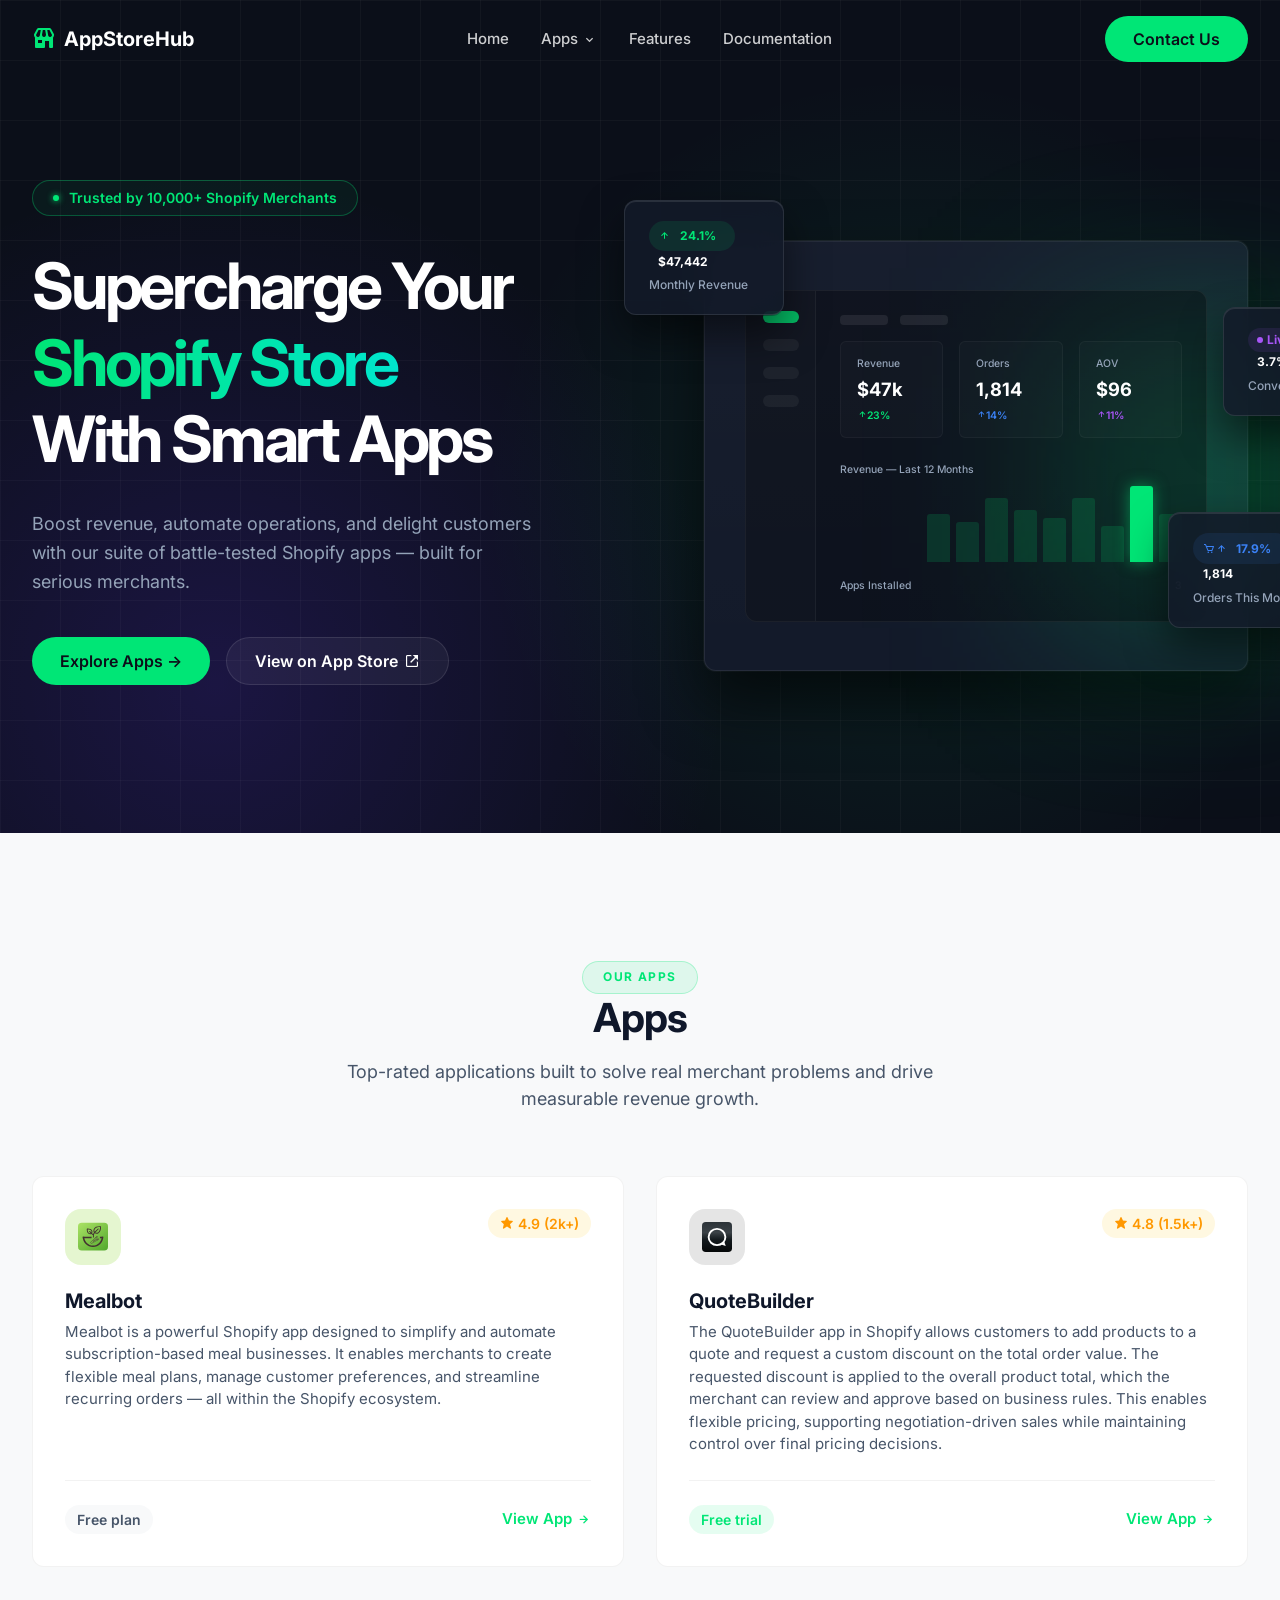
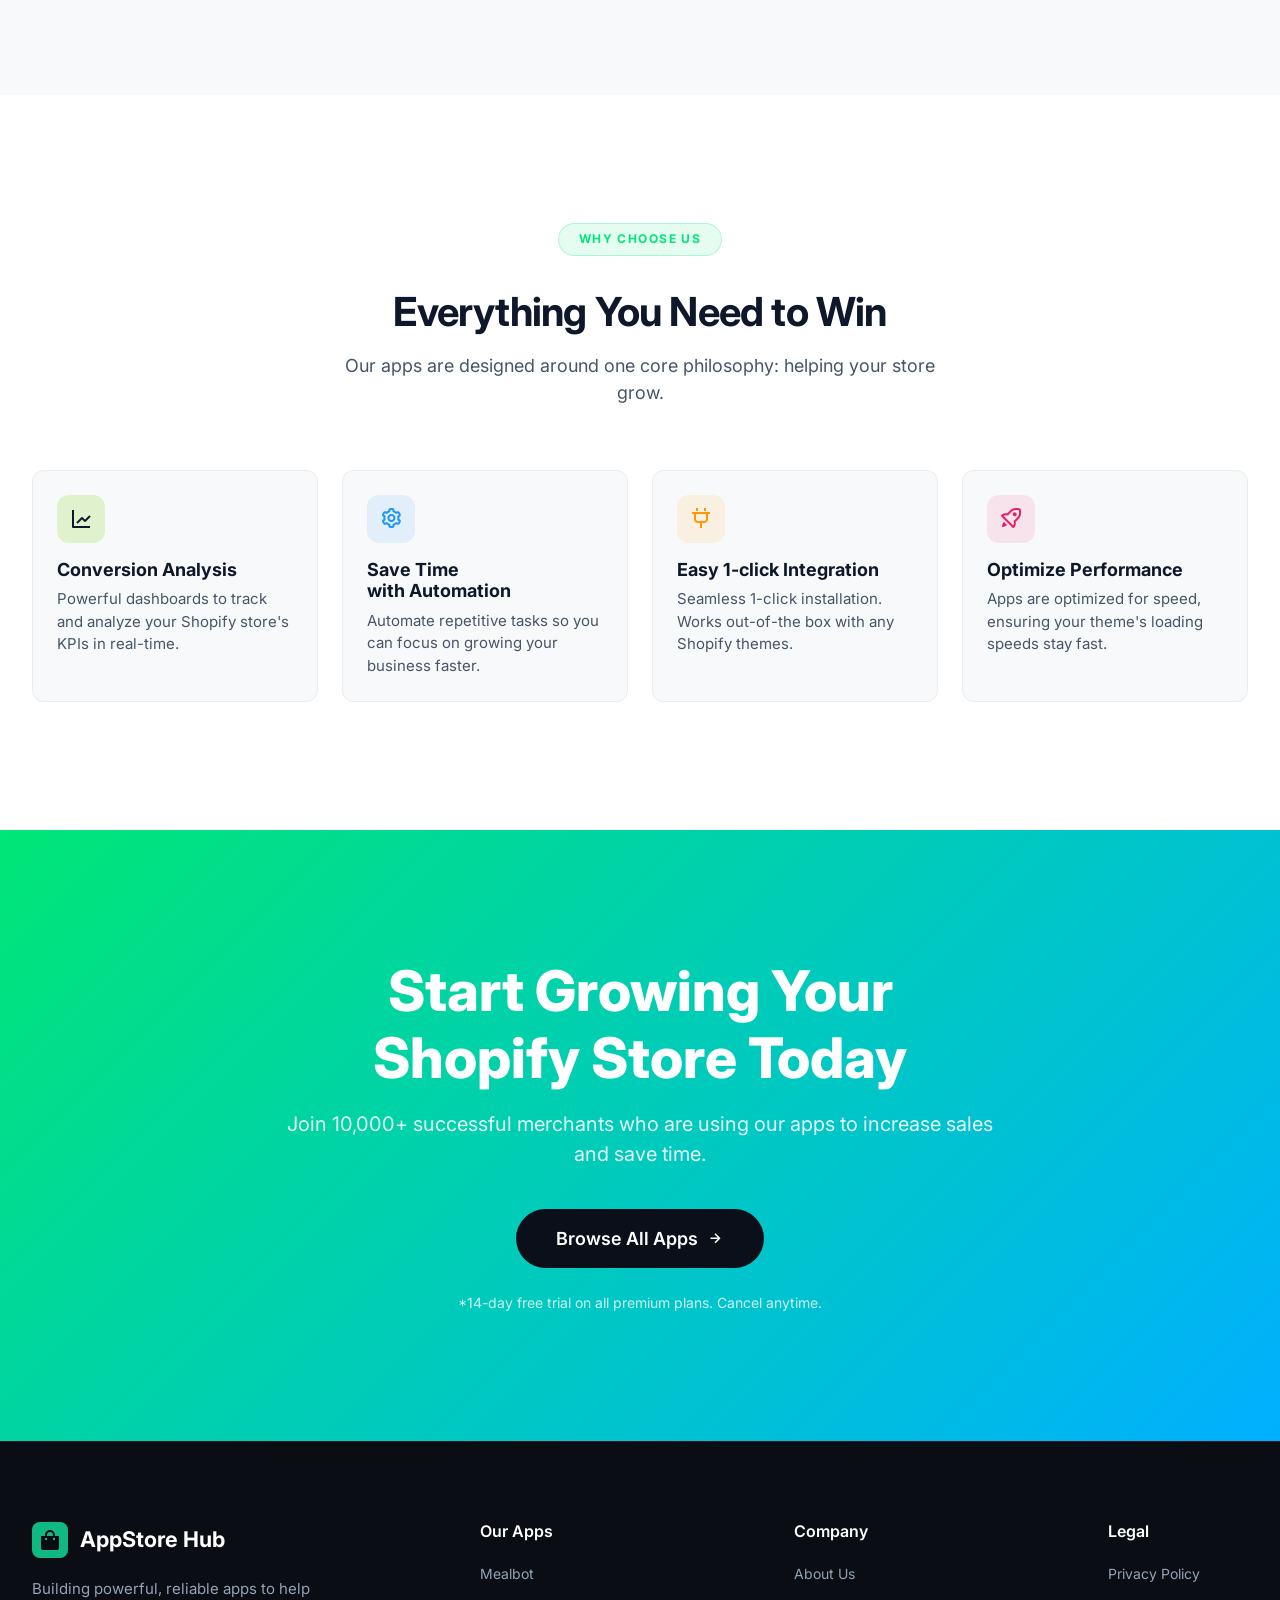
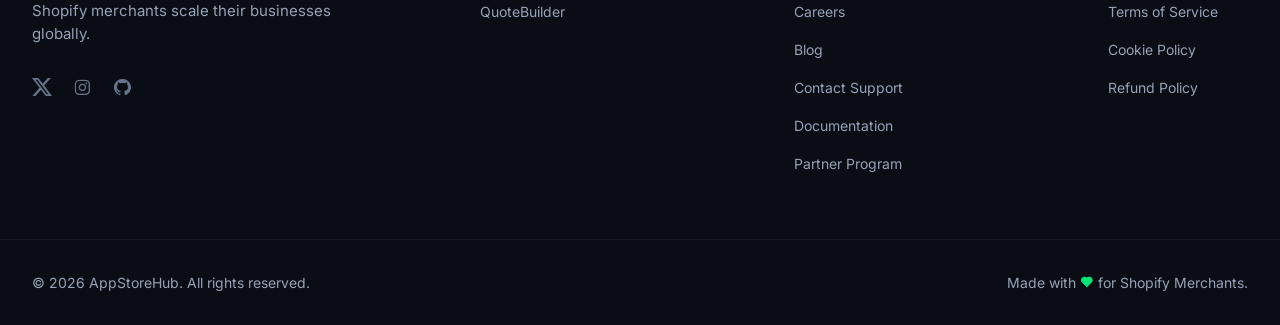
==== commit 9edf4a6b: "Documentation page added and faqs added to mealboat nad quotebuilder pages." ====
--- a/index.html
+++ b/index.html
@@ -99,6 +99,8 @@
                         </div>
                     </li>
                     <li><a href="#why-choose-us">Features</a></li>
+                    <li><a href="documentation.html">Documentation</a></li>
+
                     <!-- <li><a href="#testimonials">Testimonials</a></li>
                     <li><a href="#footer">Contact</a></li> -->
                 </ul>
@@ -481,6 +483,8 @@
                         <li><a href="#">Careers</a></li>
                         <li><a href="#">Blog</a></li>
                         <li><a href="#">Contact Support</a></li>
+                        <li><a href="documentation.html">Documentation</a></li>
+
                         <li><a href="#">Partner Program</a></li>
                     </ul>
                 </div>
@@ -499,8 +503,9 @@
             <p>&copy; 2026 AppStoreHub. All rights reserved.</p>
             <p>Made with <i class='bx bxs-heart text-green'></i> for Shopify Merchants.</p>
         </div>
-    </footer>
-    <script src="./script/index.js"></script>
+        <!-- Scripts -->
+        <script src="./script/index.js"></script>
+
 </body>
 
 </html>
--- a/css/styles.css
+++ b/css/styles.css
@@ -232,21 +232,24 @@
   color: #0a0d14;
 }
 .badge-center {
-  margin: 0 auto 1rem auto;
-  display: table;
+  display: flex !important;
+  justify-content: center !important;
+  width: 100% !important;
+  margin: 0 auto 2rem auto !important;
 }
 .section-badge {
   display: inline-block;
-  padding: 0.25rem 0.75rem;
+  padding: 0.4rem 1.25rem;
   border-radius: 50px;
-  font-size: 0.875rem;
-  font-weight: 500;
-  letter-spacing: 0.05em;
-  margin-bottom: 1rem;
+  font-size: 0.75rem;
+  font-weight: 700;
+  letter-spacing: 0.12em;
+  text-transform: uppercase;
 }
 .header-badge {
   color: #00e676;
   background: rgba(0, 230, 118, 0.1);
+  border: 1px solid rgba(0, 230, 118, 0.25);
 }
 section {
   padding: 8rem 0;
@@ -1723,3 +1726,81 @@
     padding: 1.5rem;
   }
 }
+/* --- FAQ Section --- */
+.faq-section {
+  background: #0b0f19 !important;
+  padding: 120px 0 !important;
+  border-top: 1px solid rgba(255, 255, 255, 0.05);
+  color: #ffffff !important;
+}
+.faq-section h2 {
+  color: #ffffff !important;
+  margin-top: 0;
+}
+/* --- Accordion --- */
+.accordion {
+  margin: 4.5rem auto 0 auto;
+  max-width: 850px;
+}
+.accordion .accordion-item {
+  background: #131a2a;
+  border: 1px solid rgba(255, 255, 255, 0.1);
+  border-radius: 12px;
+  margin-bottom: 1.25rem;
+  overflow: hidden;
+  transition: all 0.3s ease;
+}
+.accordion .accordion-item:hover {
+  border-color: rgba(255, 255, 255, 0.2);
+  background: #161e31;
+}
+.accordion .accordion-item.active {
+  border-color: #00e676;
+  background: rgba(0, 230, 118, 0.03);
+  box-shadow: 0 10px 30px rgba(0, 0, 0, 0.2);
+}
+.accordion .accordion-item.active .accordion-header i {
+  transform: rotate(180deg);
+  color: #00e676;
+}
+.accordion .accordion-item.active .accordion-content {
+  max-height: 500px;
+  padding: 0 1.75rem 1.75rem;
+  opacity: 1;
+  transform: translateY(0);
+}
+.accordion .accordion-header {
+  padding: 1.5rem 1.75rem;
+  display: flex;
+  justify-content: space-between;
+  align-items: center;
+  cursor: pointer;
+  user-select: none;
+}
+.accordion .accordion-header h4 {
+  margin: 0;
+  font-size: 1.15rem;
+  font-weight: 600;
+  color: #ffffff;
+  letter-spacing: -0.01em;
+}
+.accordion .accordion-header i {
+  font-size: 1.5rem;
+  color: #94a3b8;
+  transition: all 0.3s ease;
+}
+.accordion .accordion-content {
+  max-height: 0;
+  overflow: hidden;
+  padding: 0 1.75rem;
+  opacity: 0;
+  transition: all 0.5s cubic-bezier(0.4, 0, 0.2, 1);
+  transform: translateY(-8px);
+}
+.accordion .accordion-content p {
+  margin: 0 !important;
+  font-size: 1rem !important;
+  color: #94a3b8 !important;
+  line-height: 1.7 !important;
+}
+/* --- Alerts --- */
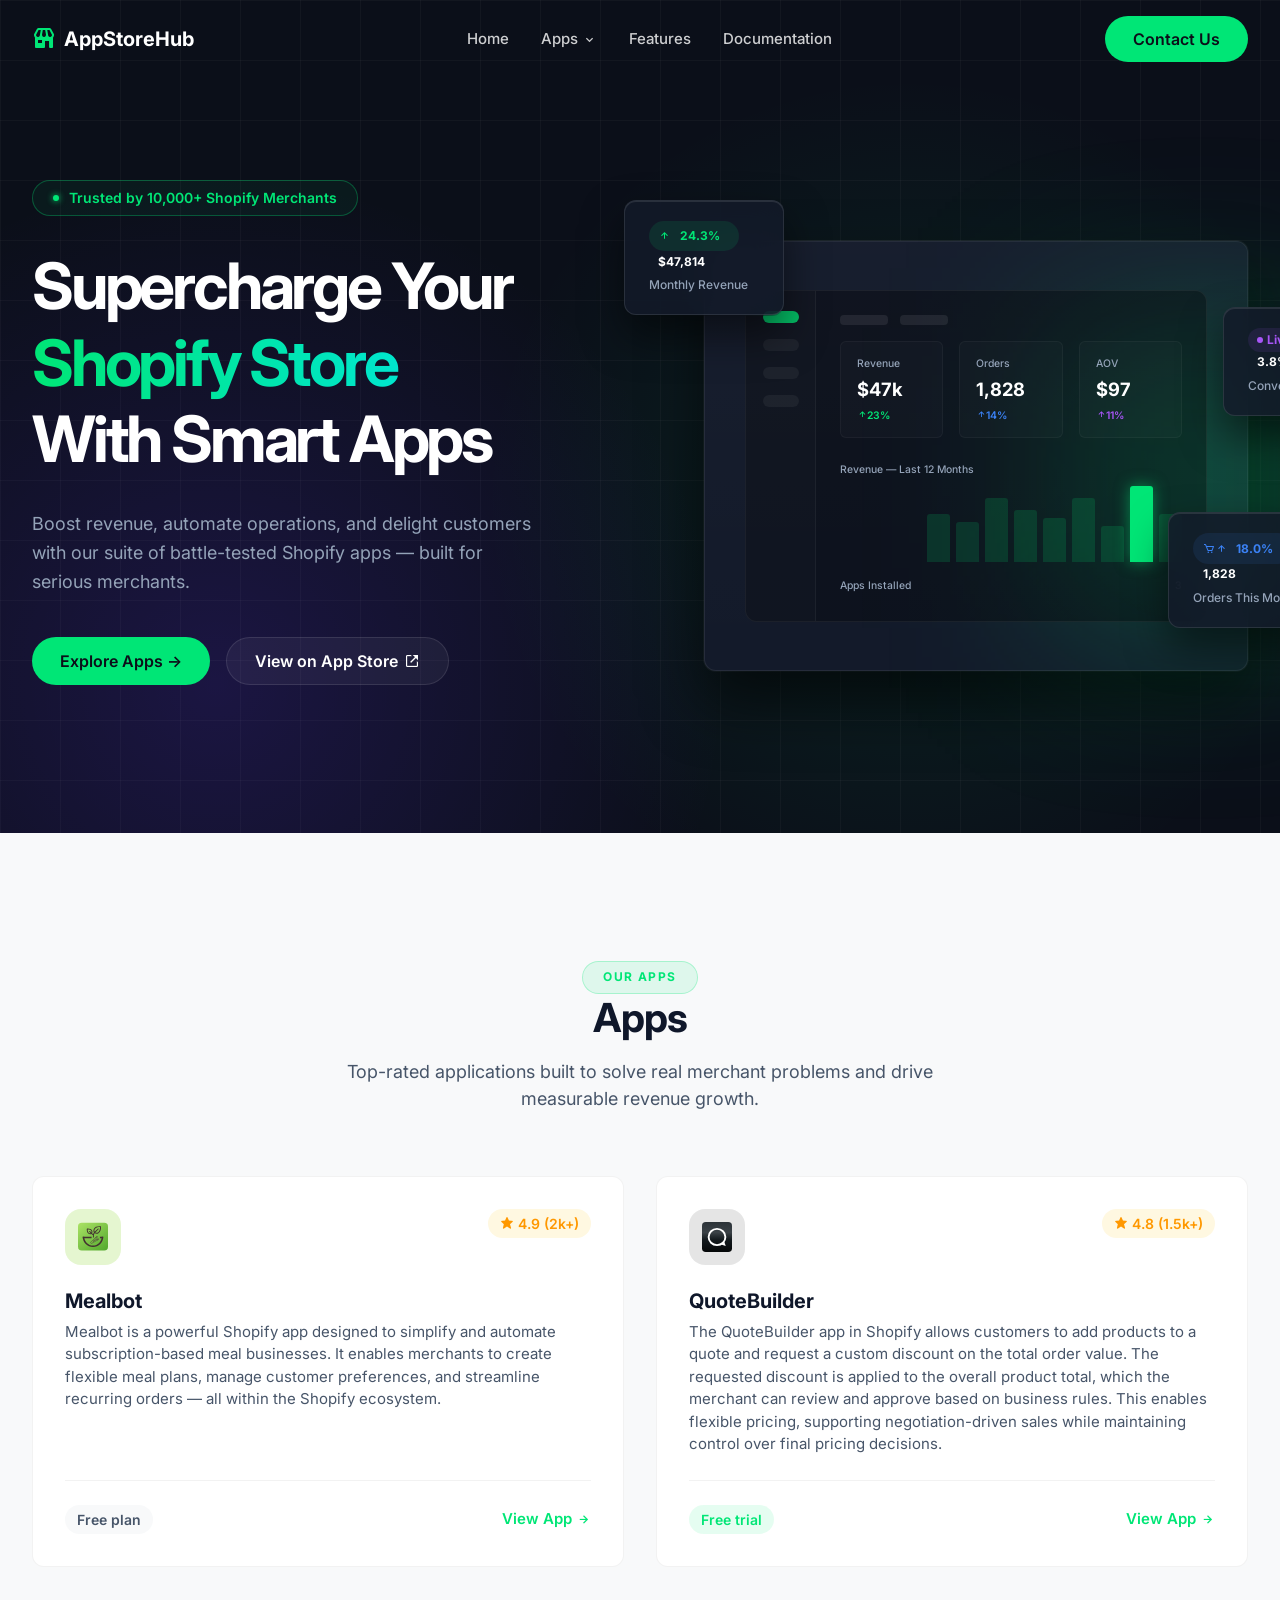
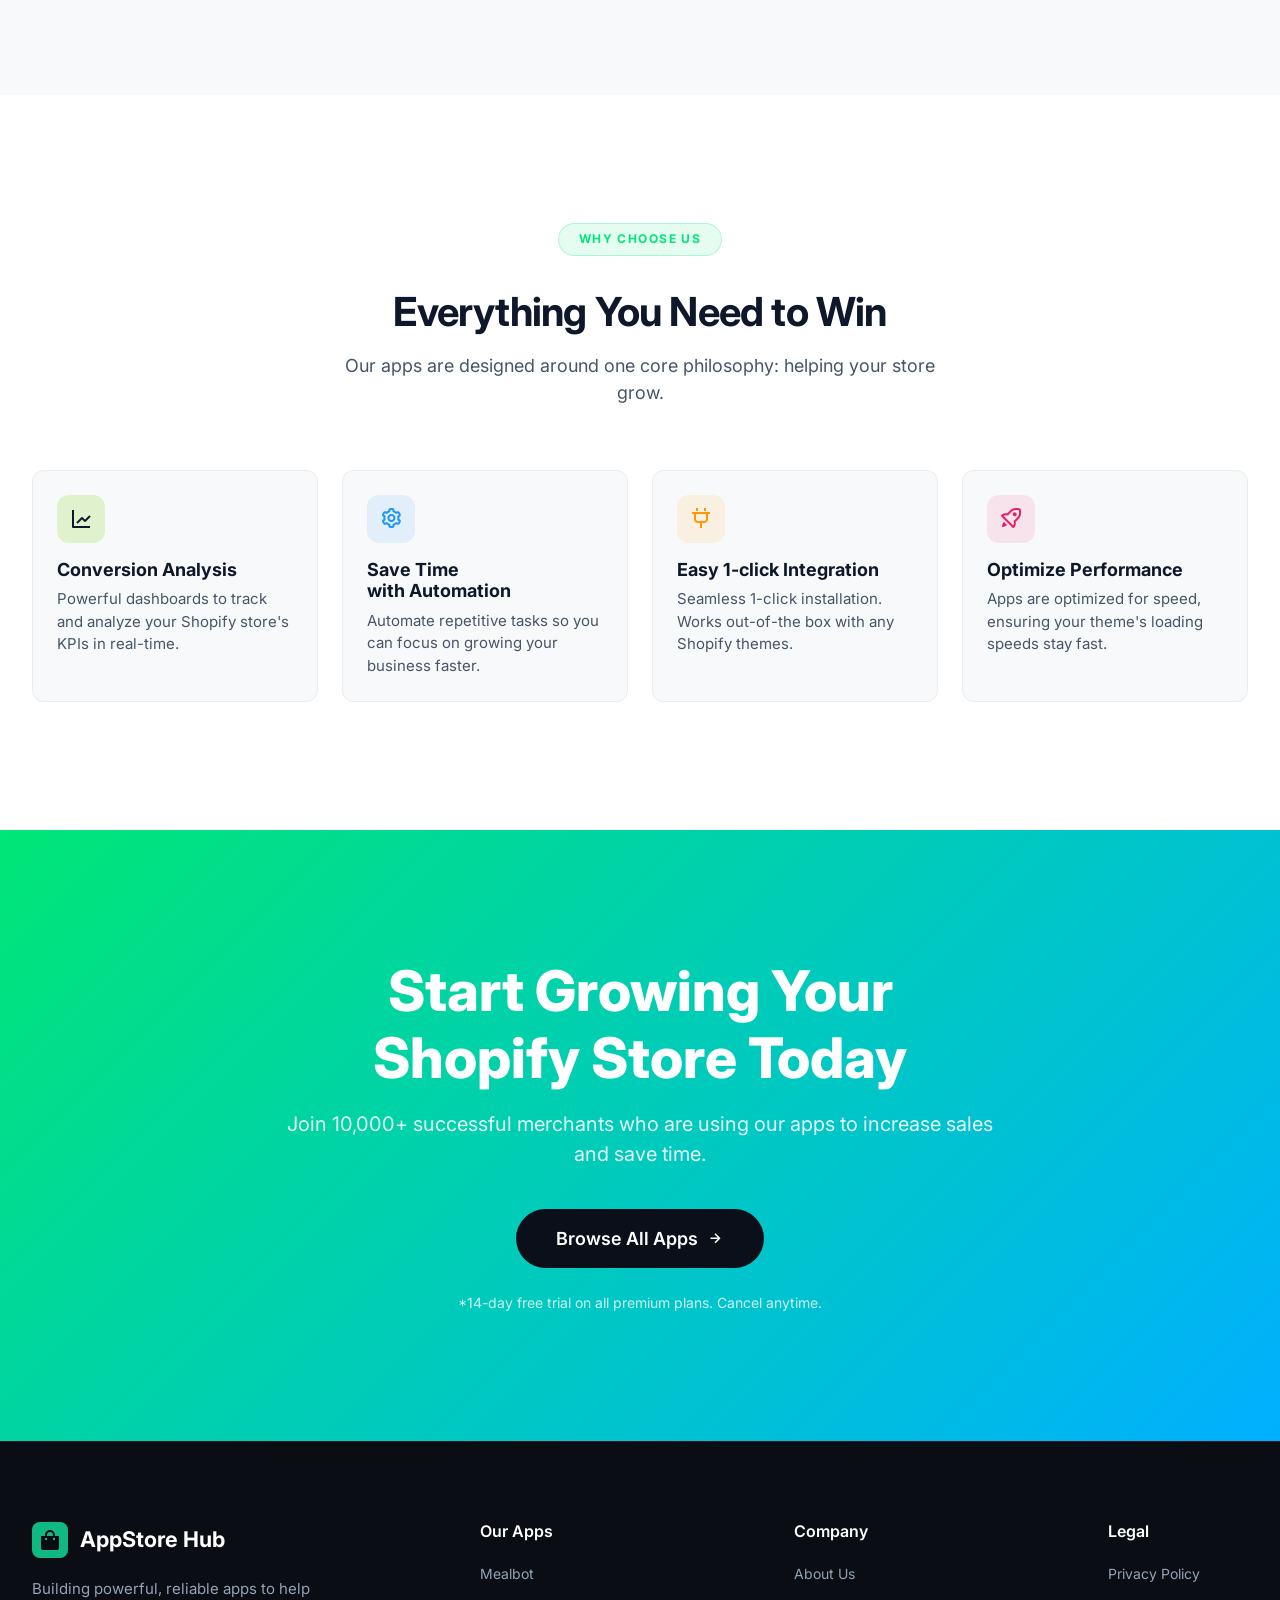
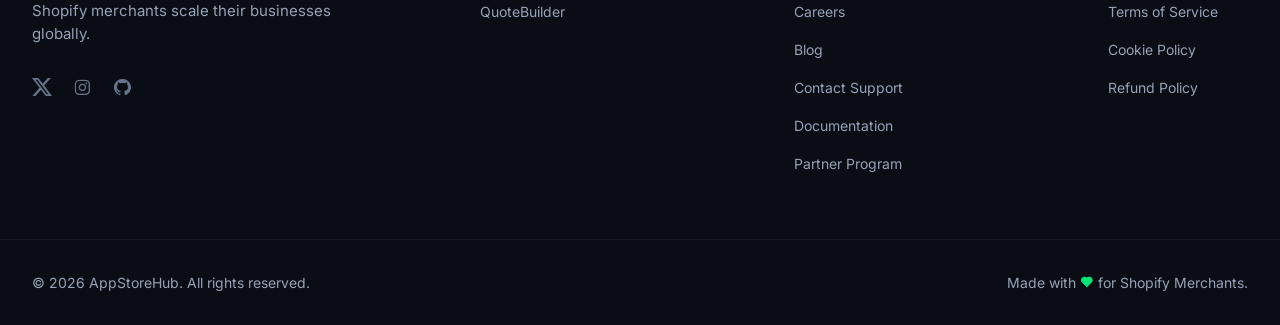
==== commit 15b8cff0: "Added documentation styling and design variables for the Shopify apps project" ====
--- a/index.html
+++ b/index.html
@@ -104,7 +104,7 @@
                     <!-- <li><a href="#testimonials">Testimonials</a></li>
                     <li><a href="#footer">Contact</a></li> -->
                 </ul>
-                <a href="#featured-apps" class="btn btn-primary">Contact Us</a>
+                <a href="#" class="btn btn-primary">Contact Us</a>
                 <!-- Hamburger -->
                 <button class="hamburger" id="hamburger" aria-label="Open menu">
                     <span></span><span></span><span></span>
